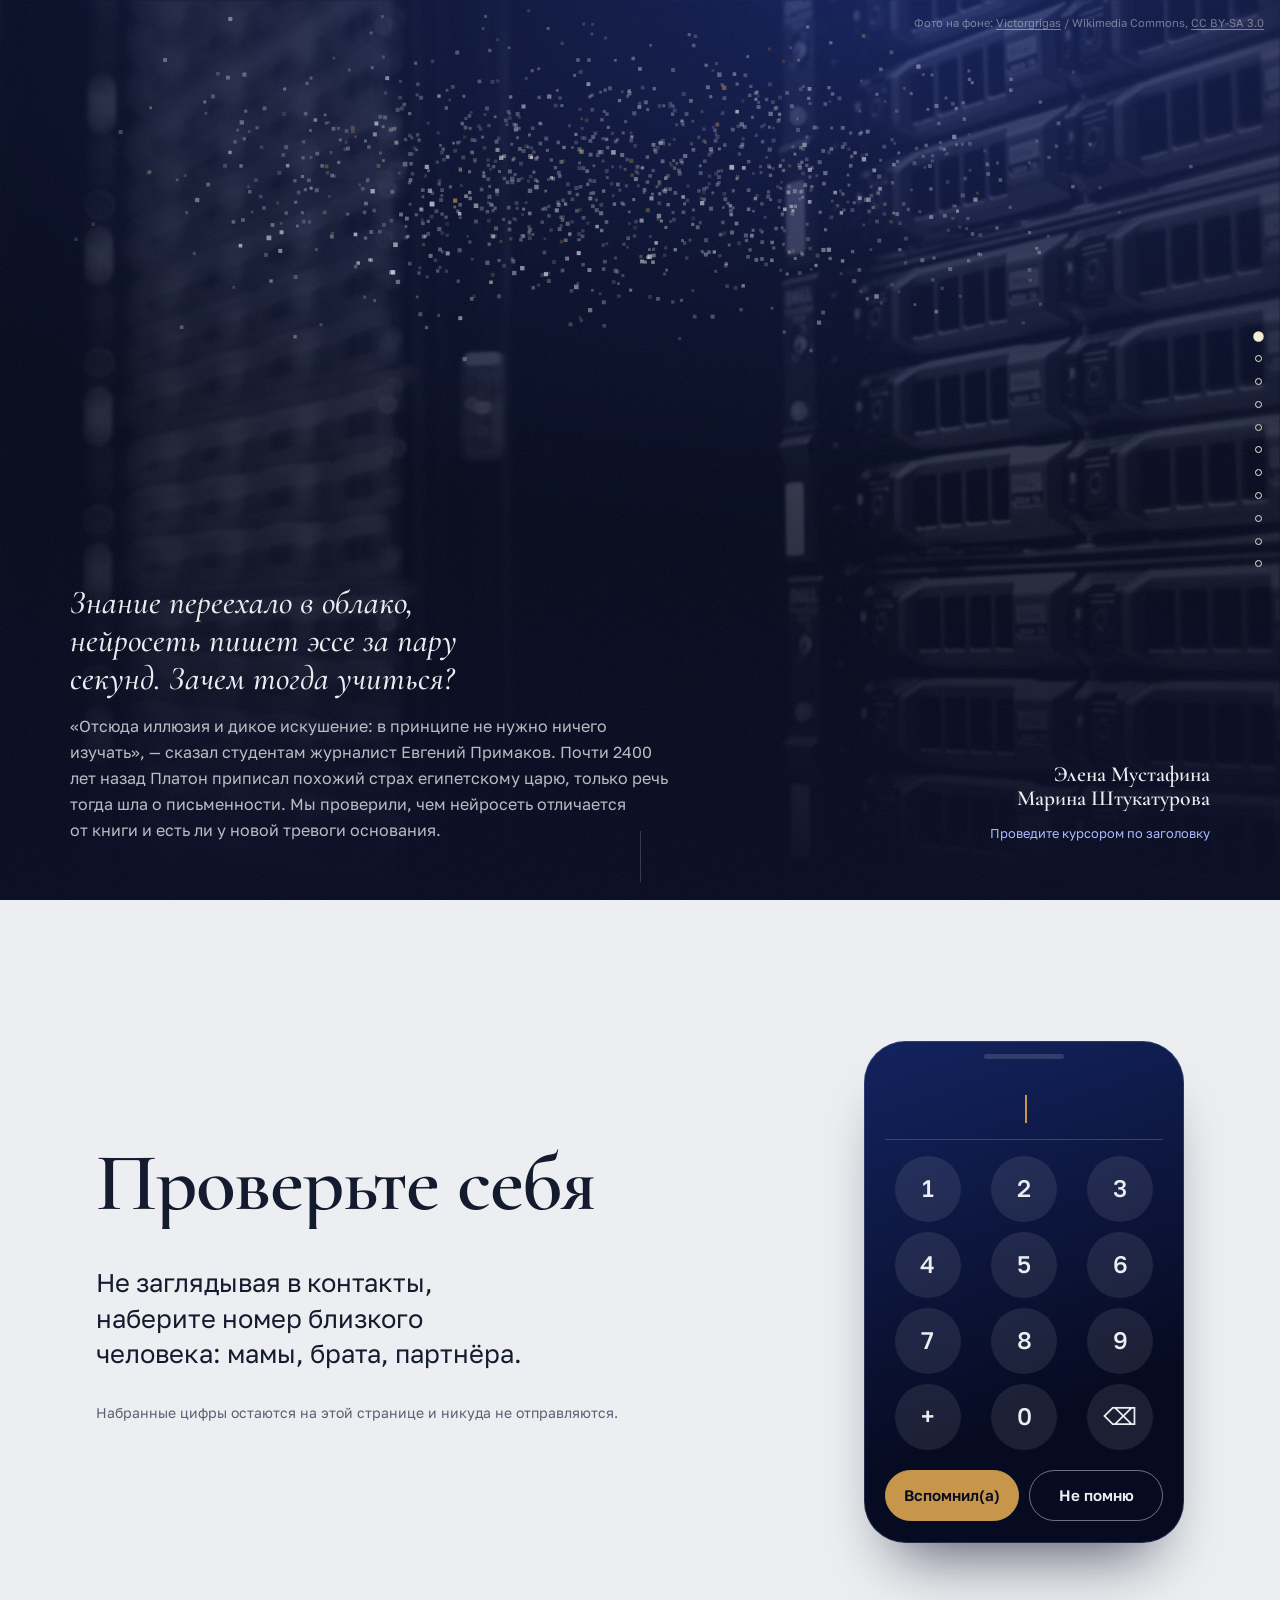
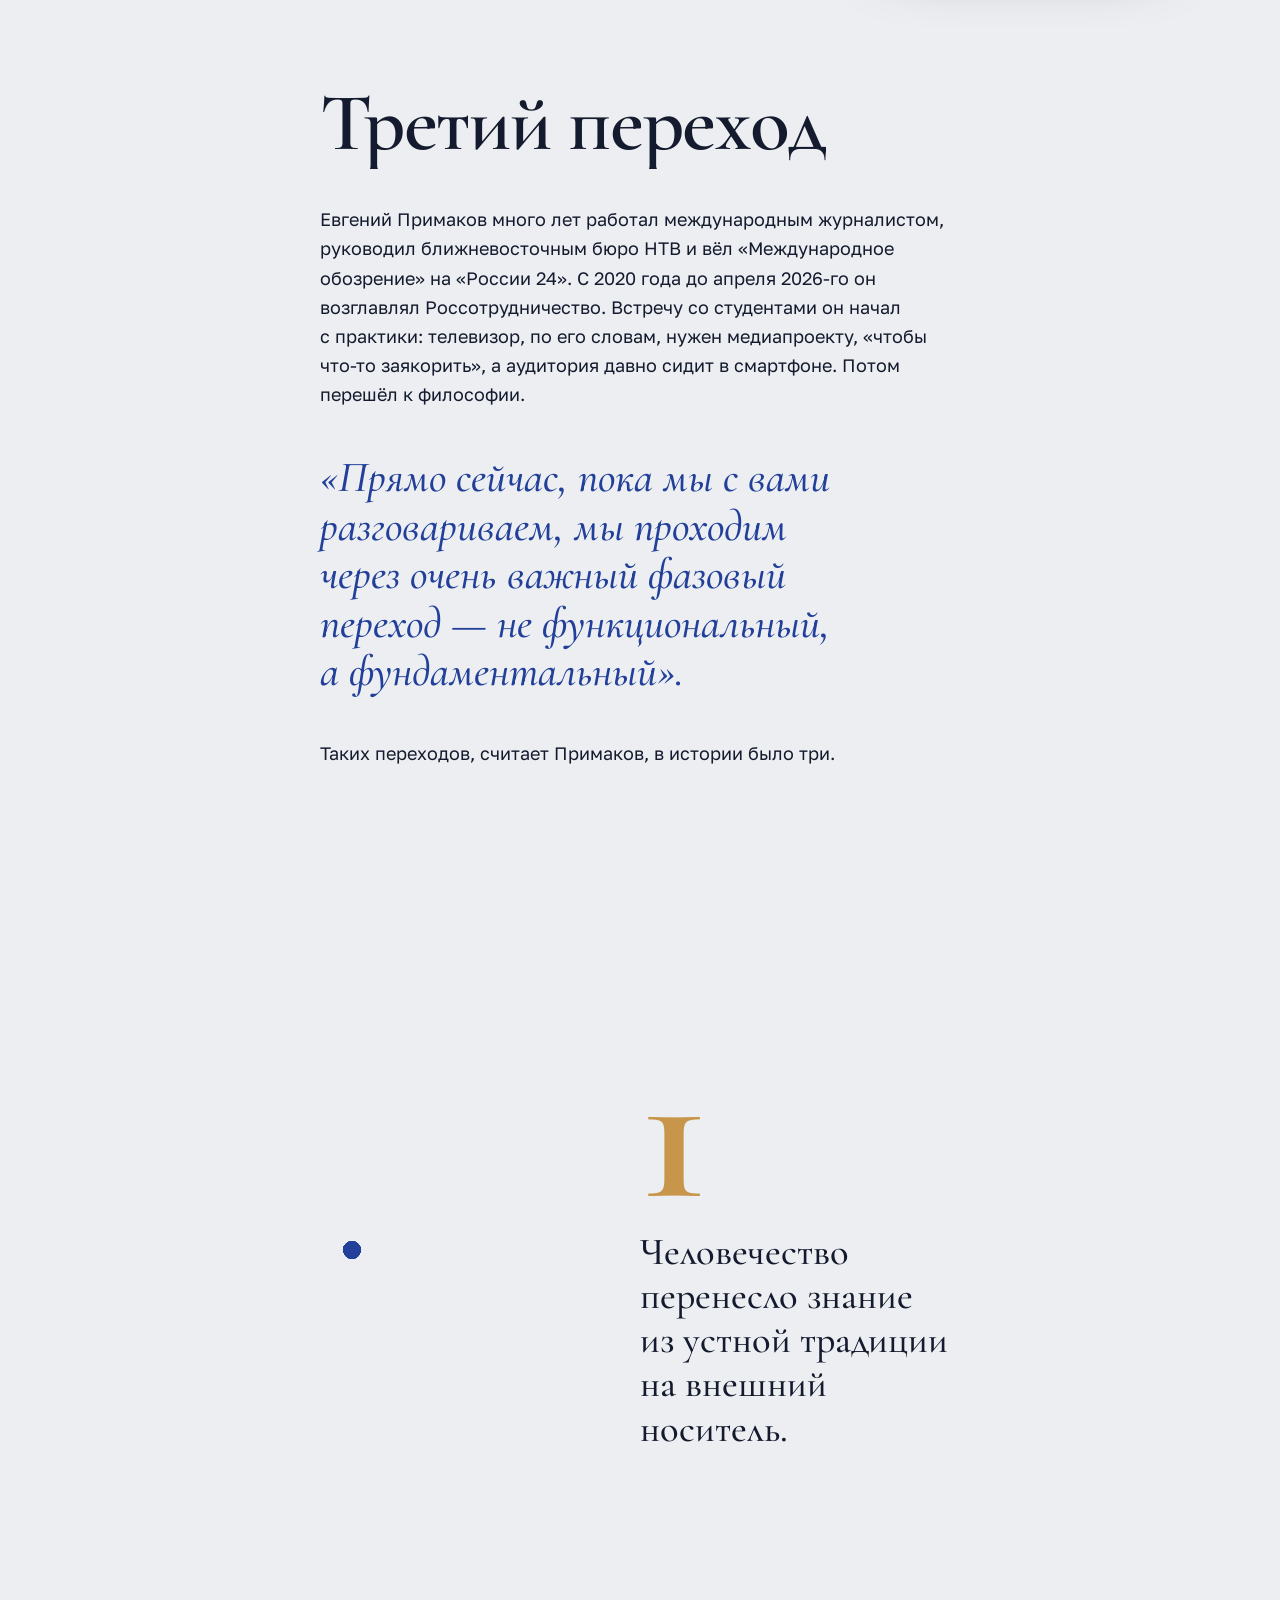
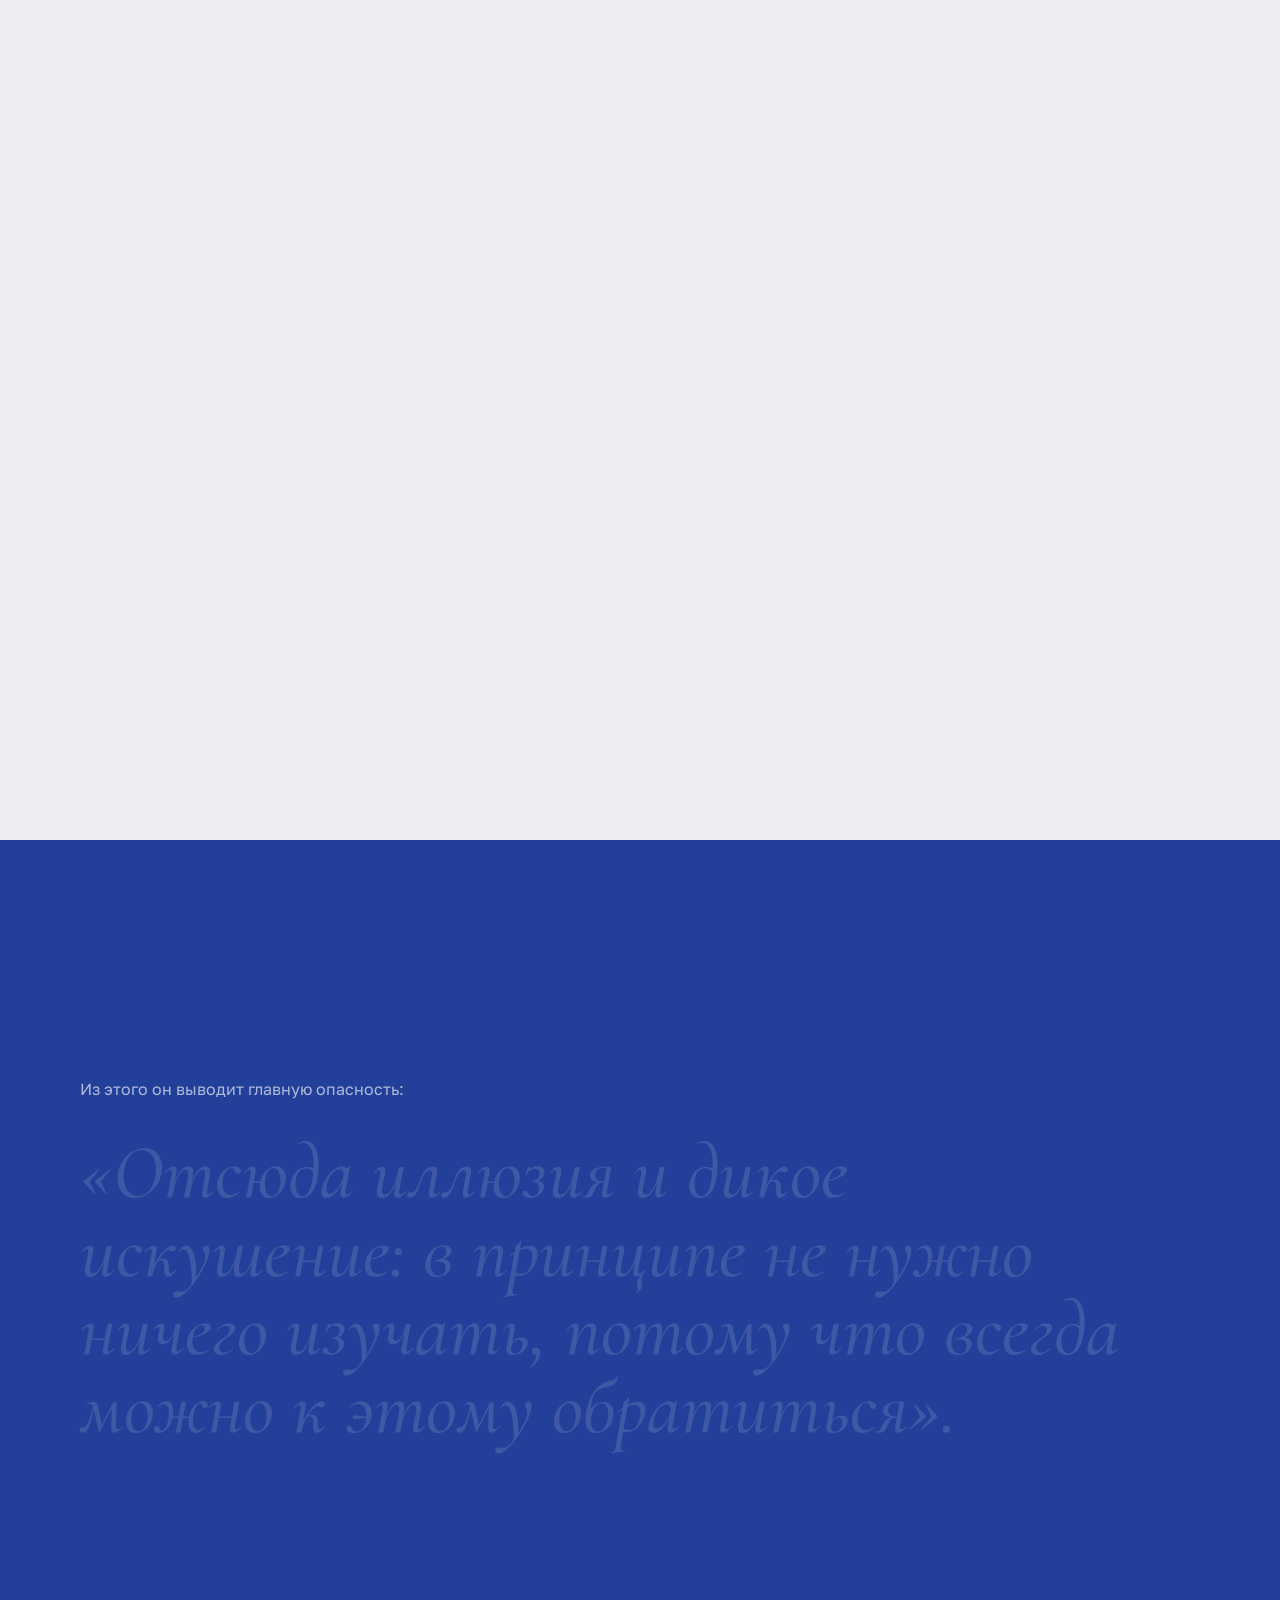
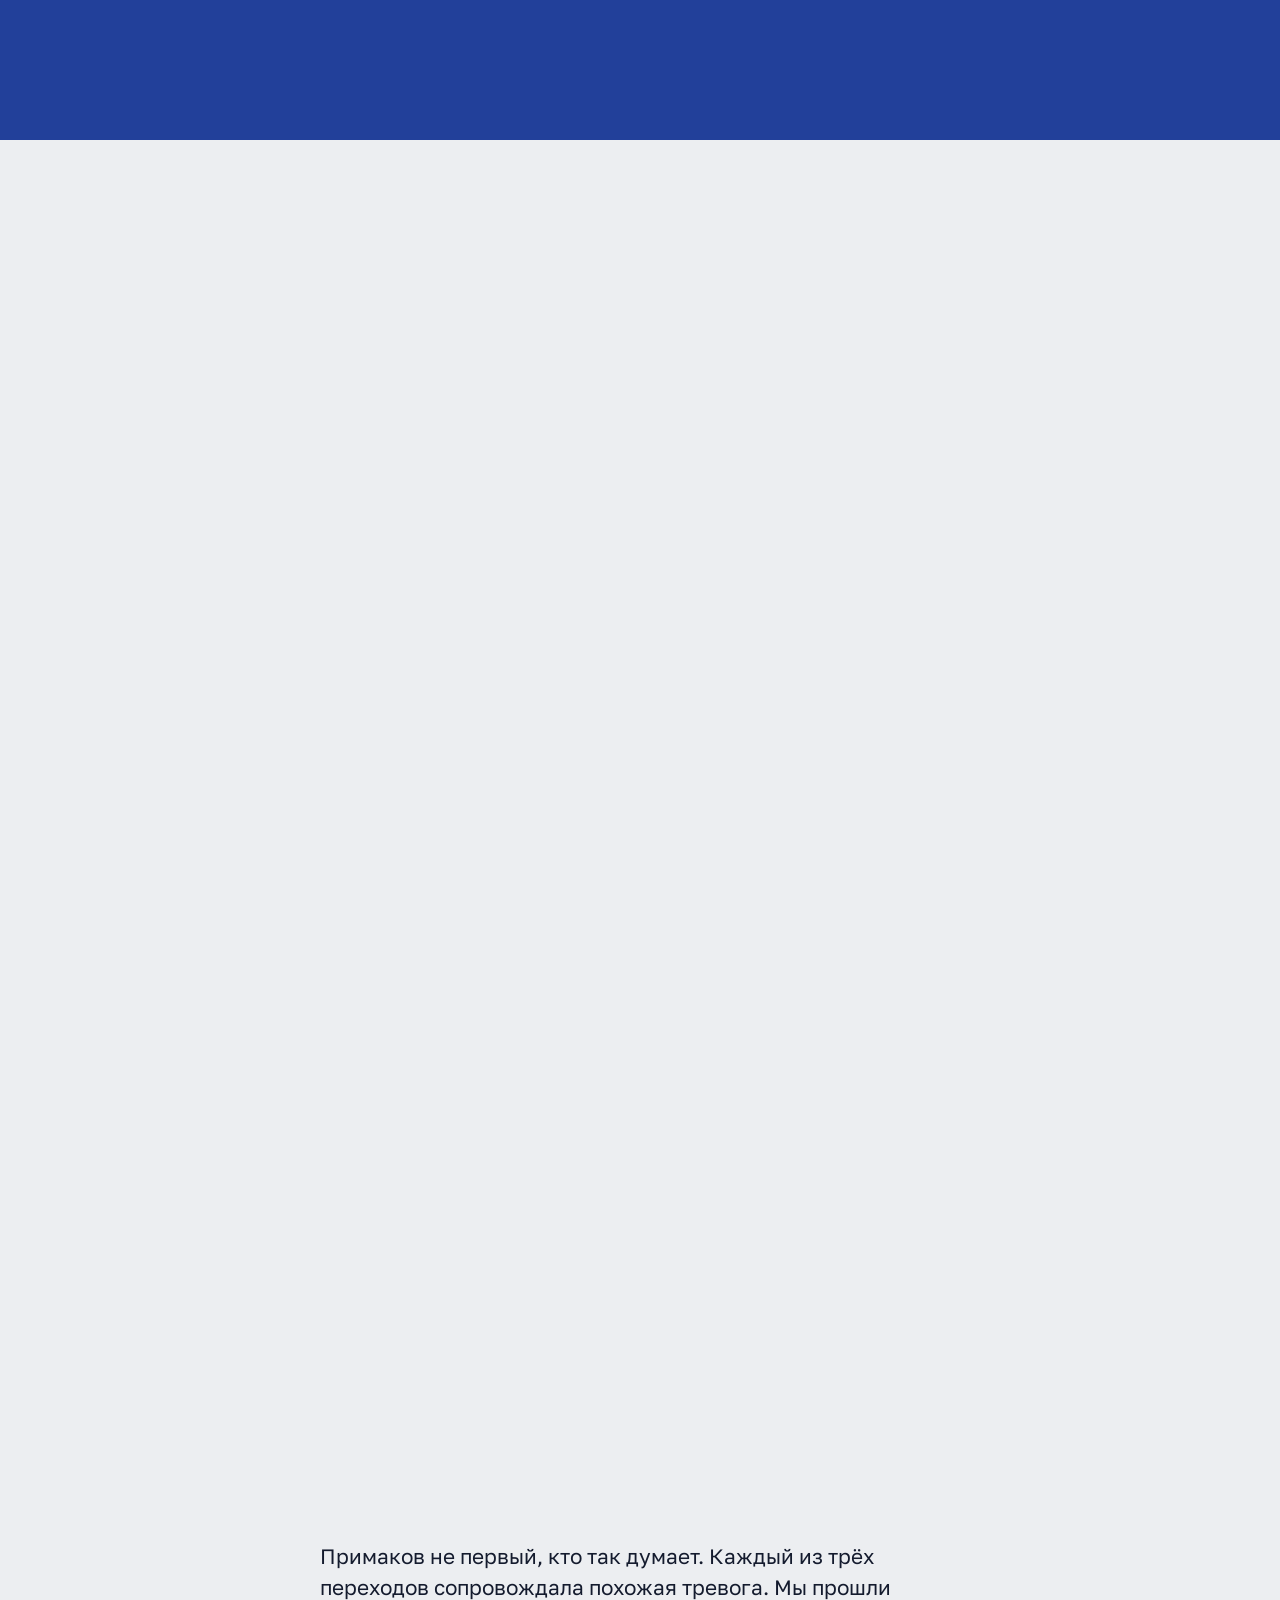
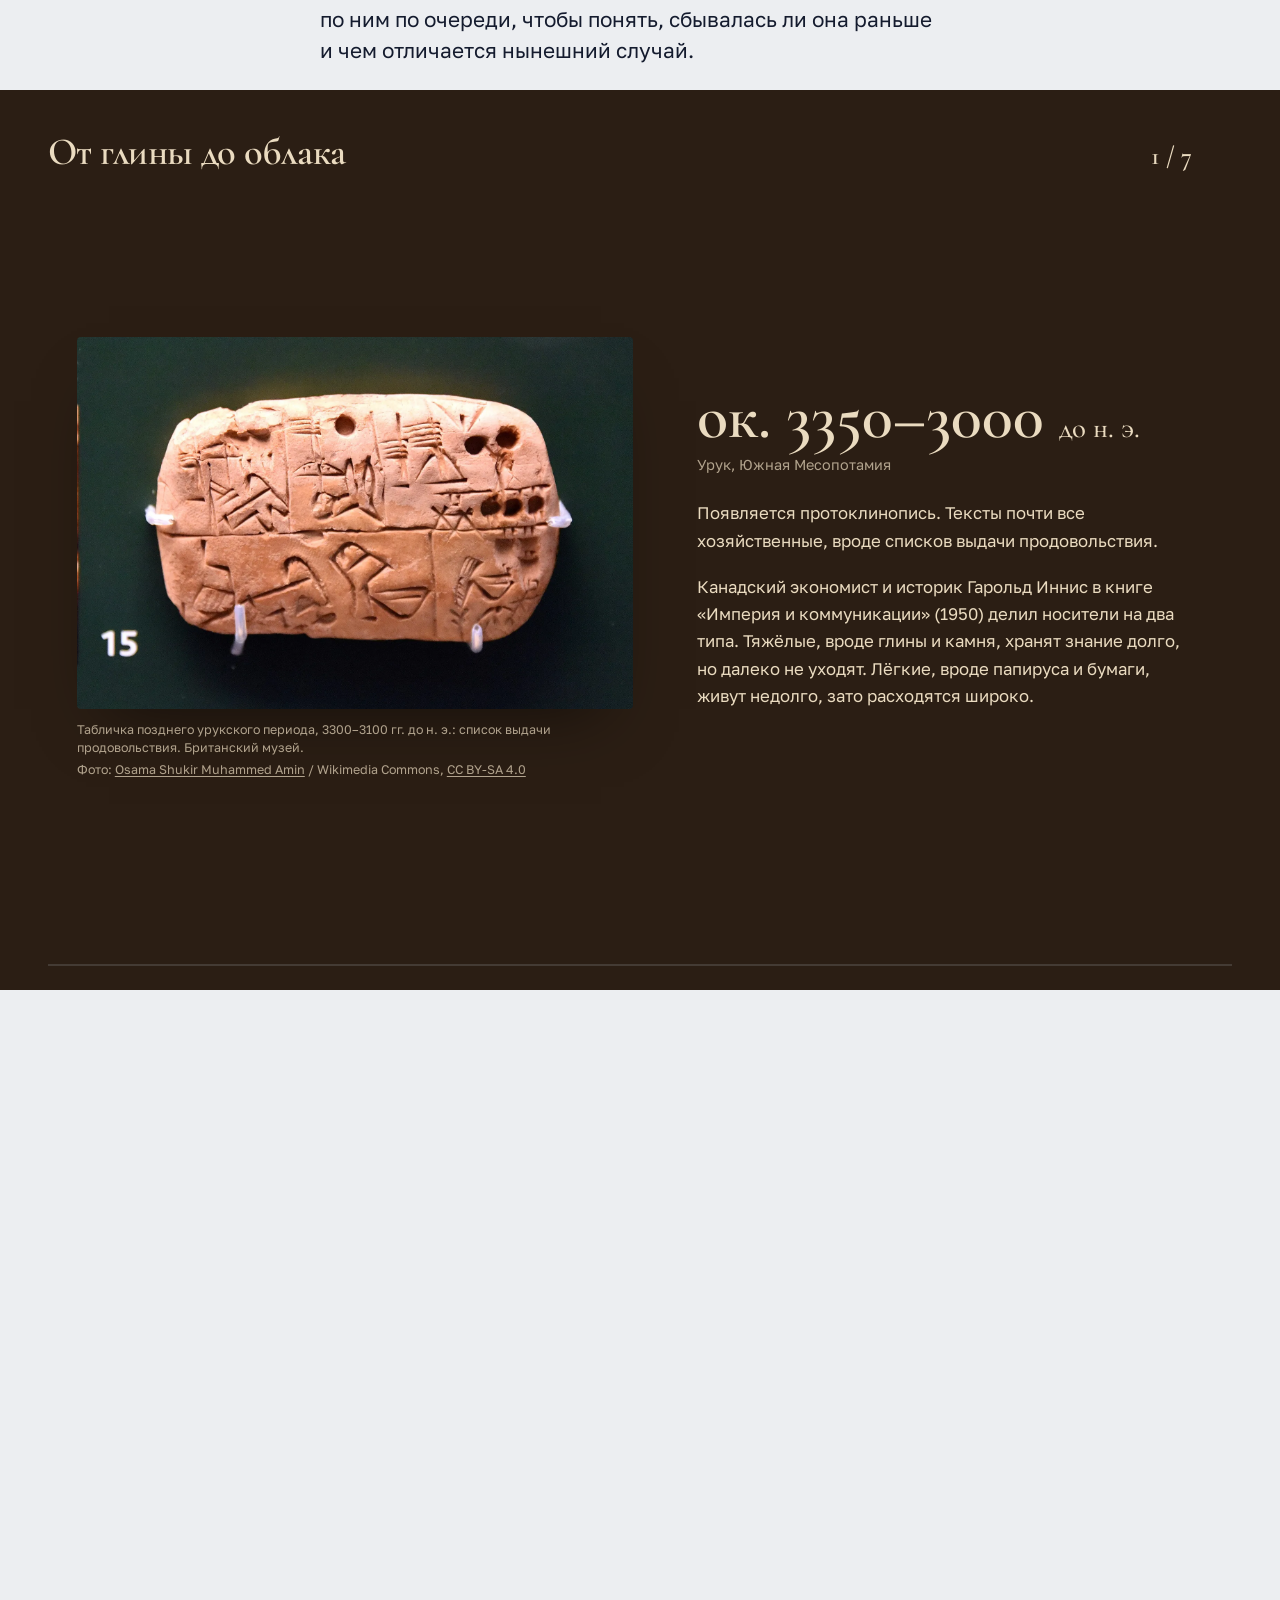
==== index.html @ 2589d93f "initial of longread" ====
<!doctype html>
<html lang="ru" class="no-js">
<head>
<meta charset="utf-8">
<meta name="viewport" content="width=device-width, initial-scale=1">
<title>Средство для припоминания</title>
<meta name="description" content="Знание переехало в облако, нейросеть пишет эссе за пару секунд. Зачем тогда учиться? Мультимедийный лонгрид по мотивам встречи с Евгением Примаковым.">
<meta property="og:title" content="Средство для припоминания">
<meta property="og:description" content="Знание переехало в облако, нейросеть пишет эссе за пару секунд. Зачем тогда учиться?">
<meta property="og:image" content="assets/img/cover-servers.webp">
<meta name="theme-color" content="#070B22">
<link rel="icon" href="data:image/svg+xml,%3Csvg xmlns=%22http://www.w3.org/2000/svg%22 viewBox=%220 0 32 32%22%3E%3Crect width=%2232%22 height=%2232%22 rx=%226%22 fill=%22%23070B22%22/%3E%3Cg fill=%22%23ECEEF1%22%3E%3Ccircle cx=%229%22 cy=%2210%22 r=%222%22/%3E%3Ccircle cx=%2216%22 cy=%2210%22 r=%222%22/%3E%3Ccircle cx=%2223%22 cy=%2210%22 r=%222%22/%3E%3Ccircle cx=%229%22 cy=%2216%22 r=%222%22/%3E%3Ccircle cx=%229%22 cy=%2222%22 r=%222%22/%3E%3Ccircle cx=%2216%22 cy=%2222%22 r=%222%22/%3E%3C/g%3E%3Ccircle cx=%2223%22 cy=%2222%22 r=%222%22 fill=%22%23C8964A%22/%3E%3C/svg%3E">
<link rel="preconnect" href="https://fonts.googleapis.com">
<link rel="preconnect" href="https://fonts.gstatic.com" crossorigin>
<link href="https://fonts.googleapis.com/css2?family=Cormorant+Garamond:ital,wght@0,500;0,600;0,700;1,500;1,600&family=Golos+Text:wght@400;500;600&family=JetBrains+Mono:wght@400;500&display=swap" rel="stylesheet">
<link rel="stylesheet" href="assets/css/style.css">
<script>document.documentElement.classList.replace('no-js','js');</script>
</head>
<body>

<a class="skip" href="#perehod">К тексту</a>
<div class="grain" aria-hidden="true"></div>
<div class="progress" aria-hidden="true"><span class="progress__bar"></span></div>

<nav class="rail" aria-label="Главы">
  <ol>
    <li><a href="#cover"><span>Обложка</span></a></li>
    <li><a href="#check"><span>Проверьте себя</span></a></li>
    <li><a href="#perehod"><span>Третий переход</span></a></li>
    <li><a href="#timeline"><span>От глины до облака</span></a></li>
    <li><a href="#platon"><span>Царь и бог письма</span></a></li>
    <li><a href="#nauka"><span>Что говорят исследования</span></a></li>
    <li><a href="#kalkulyator"><span>Калькулятор</span></a></li>
    <li><a href="#auditoriya"><span>Тем временем в аудитории</span></a></li>
    <li><a href="#ne-nravitsya"><span>«Нет, не нравится»</span></a></li>
    <li><a href="#chip"><span>Человек с чипом</span></a></li>
    <li><a href="#istochniki"><span>Источники и авторы</span></a></li>
  </ol>
</nav>

<main>

<!-- ============ 1. ОБЛОЖКА ============ -->
<section class="cover" id="cover">
  <div class="cover__bg" aria-hidden="true"><img src="assets/img/cover-servers.webp" width="1920" height="817" alt=""></div>
  <canvas class="particles" data-particles="hero" aria-hidden="true"></canvas>
  <h1 class="cover__title">Средство для припоминания</h1>
  <div class="cover__bottom">
    <div class="cover__text">
      <p class="cover__sub">Знание переехало в&nbsp;облако, нейросеть пишет эссе за&nbsp;пару секунд. Зачем тогда учиться?</p>
      <p class="cover__lead">«Отсюда иллюзия и&nbsp;дикое искушение: в&nbsp;принципе не&nbsp;нужно ничего изучать», — сказал студентам журналист Евгений Примаков. Почти 2400 лет назад Платон приписал похожий страх египетскому царю, только речь тогда шла о&nbsp;письменности. Мы проверили, чем нейросеть отличается от&nbsp;книги и&nbsp;есть ли у&nbsp;новой тревоги основания.</p>
    </div>
    <div class="cover__meta">
      <p class="cover__byline">Элена Мустафина<br>Марина Штукатурова</p>
      <p class="cover__hint"><span class="hint-pointer">Проведите курсором по&nbsp;заголовку</span><span class="hint-touch">Коснитесь заголовка</span></p>
    </div>
  </div>
  <div class="cover__scroll" aria-hidden="true"><span></span></div>
  <p class="cover__credit">Фото на фоне: <a href="https://commons.wikimedia.org/wiki/File:Wikimedia_Foundation_Servers-8055_13.jpg">Victorgrigas</a> / Wikimedia Commons, <a href="https://creativecommons.org/licenses/by-sa/3.0/deed.ru">CC BY-SA 3.0</a></p>
</section>

<!-- ============ 2. ПРОВЕРЬТЕ СЕБЯ ============ -->
<section class="check" id="check" aria-labelledby="check-title">
  <div class="check__text">
    <h2 id="check-title" class="reveal-title">Проверьте себя</h2>
    <p class="check__ask">Не заглядывая в&nbsp;контакты, наберите номер близкого человека: мамы, брата, партнёра.</p>
    <p class="check__note">Набранные цифры остаются на&nbsp;этой странице и&nbsp;никуда не&nbsp;отправляются.</p>
  </div>

  <div class="phone" role="group" aria-label="Клавиатура телефона">
    <div class="phone__notch" aria-hidden="true"></div>
    <output class="phone__screen" aria-live="polite"><span class="phone__digits"></span><span class="phone__caret" aria-hidden="true"></span></output>
    <div class="phone__keys">
      <button type="button" data-key="1">1</button><button type="button" data-key="2">2</button><button type="button" data-key="3">3</button>
      <button type="button" data-key="4">4</button><button type="button" data-key="5">5</button><button type="button" data-key="6">6</button>
      <button type="button" data-key="7">7</button><button type="button" data-key="8">8</button><button type="button" data-key="9">9</button>
      <button type="button" data-key="+">+</button><button type="button" data-key="0">0</button><button type="button" data-key="back" aria-label="Стереть цифру">⌫</button>
    </div>
    <div class="phone__answers">
      <button type="button" class="btn" data-answer="yes">Вспомнил(а)</button>
      <button type="button" class="btn btn--ghost" data-answer="no">Не помню</button>
    </div>
  </div>

  <div class="check__result" id="check-result" hidden tabindex="-1">
    <p class="check__verdict" data-verdict-yes hidden>Вы справились. В&nbsp;опросе 2015 года это удалось далеко не&nbsp;всем.</p>
    <p class="check__verdict" data-verdict-no hidden>Если не&nbsp;вспомнили, вы в&nbsp;большинстве.</p>
    <p>«Лаборатория Касперского» опросила 6000 человек в&nbsp;шести странах Европы. Вот сколько из&nbsp;них не&nbsp;смогли назвать номер по&nbsp;памяти:</p>
    <ul class="bars">
      <li><span class="bars__label">номер своего ребёнка</span><span class="bars__track"><span class="bars__fill" style="--v:53"></span></span><span class="bars__num">53%</span></li>
      <li><span class="bars__label">рабочий телефон</span><span class="bars__track"><span class="bars__fill" style="--v:51"></span></span><span class="bars__num">51%</span></li>
      <li><span class="bars__label">номер партнёра</span><span class="bars__track"><span class="bars__fill" style="--v:33"></span></span><span class="bars__num">около трети</span></li>
    </ul>
    <p>Исследователи назвали это «цифровой амнезией». С&nbsp;номерами телефонов это никому не&nbsp;мешает. Нейросети предлагают отдать им задачи посложнее.</p>
    <p class="source">Источник: <a href="https://kaspersky.co.za/about/press-releases/kaspersky-lab-diagnoses-digital-amnesia-consumers-struggle-to-recall-memories-trusted-to-connected-devices">Kaspersky Lab, 2015</a></p>
  </div>
</section>

<!-- ============ 3. ТРЕТИЙ ПЕРЕХОД ============ -->
<section class="prose" id="perehod" aria-labelledby="perehod-title">
  <h2 id="perehod-title" class="reveal-title">Третий переход</h2>
  <p>Евгений Примаков много лет работал международным журналистом, руководил ближневосточным бюро НТВ и&nbsp;вёл «Международное обозрение» на&nbsp;«России&nbsp;24». С&nbsp;2020 года до&nbsp;апреля 2026-го он возглавлял Россотрудничество. Встречу со&nbsp;студентами он начал с&nbsp;практики: телевизор, по&nbsp;его словам, нужен медиапроекту, «чтобы что-то заякорить», а&nbsp;аудитория давно сидит в&nbsp;смартфоне. Потом перешёл к&nbsp;философии.</p>
  <blockquote class="pull">
    <p>«Прямо сейчас, пока мы с&nbsp;вами разговариваем, мы проходим через очень важный фазовый переход — не&nbsp;функциональный, а&nbsp;фундаментальный».</p>
  </blockquote>
  <p>Таких переходов, считает Примаков, в&nbsp;истории было три.</p>
</section>

<section class="three" id="three" aria-label="Три перехода по Примакову">
  <div class="three__stage">
    <svg class="three__svg" viewBox="0 0 600 600" aria-hidden="true"><g class="three__dots"></g></svg>
    <ol class="three__steps">
      <li class="three__step">
        <span class="three__n">1</span>
        <p>Человечество перенесло знание из&nbsp;устной традиции на&nbsp;внешний носитель.</p>
      </li>
      <li class="three__step">
        <span class="three__n">2</span>
        <p>Информацию научились тиражировать, и&nbsp;она стала общедоступной.</p>
      </li>
      <li class="three__step">
        <span class="three__n">3</span>
        <p>«Третий мы проходим сейчас: знание вынесено в&nbsp;облако».</p>
      </li>
    </ol>
  </div>
</section>

<section class="bigquote" aria-label="Главная цитата Евгения Примакова">
  <div class="bigquote__inner">
    <p class="bigquote__lead">Из этого он выводит главную опасность:</p>
    <blockquote>
      <p class="bigquote__text" data-words>«Отсюда иллюзия и&nbsp;дикое искушение: в&nbsp;принципе не&nbsp;нужно ничего изучать, потому что всегда можно к&nbsp;этому обратиться».</p>
      <footer>Евгений Примаков, журналист</footer>
    </blockquote>
  </div>
</section>

<section class="prose">
  <p class="lede-after">Примаков не&nbsp;первый, кто так думает. Каждый из&nbsp;трёх переходов сопровождала похожая тревога. Мы прошли по&nbsp;ним по&nbsp;очереди, чтобы понять, сбывалась ли она раньше и&nbsp;чем отличается нынешний случай.</p>
</section>

<!-- ============ 4. ТАЙМЛАЙН ============ -->
<section class="tl" id="timeline" aria-labelledby="tl-title">
  <div class="tl__head">
    <h2 id="tl-title">От глины до&nbsp;облака</h2>
    <p class="tl__counter" aria-hidden="true"><span class="tl__counter-cur">1</span> / 7</p>
  </div>
  <div class="tl__viewport">
    <ol class="tl__track">
      <li class="tl__panel" data-era="clay">
        <p class="tl__ghost" aria-hidden="true">3350</p>
        <figure class="tl__media">
          <img src="assets/img/uruk-tablet.webp" width="1600" height="1070" alt="Глиняная табличка с протоклинописными знаками">
          <figcaption>Табличка позднего урукского периода, 3300–3100 гг. до&nbsp;н.&nbsp;э.: список выдачи продовольствия. Британский музей. <span class="credit">Фото: <a href="https://commons.wikimedia.org/wiki/File:Clay_tablet,_late_Uruk_period,_3300-3100_BCE._Proto-cuneiform_signs,_food_issue_list_%22_rations%22_written_by_combining_a_human_head_and_a_bowl._Purchased_via_Christie%27s_in_1989,_with_contribution_from_the_British_Museum_Friends.jpg">Osama Shukir Muhammed Amin</a> / Wikimedia Commons, <a href="https://creativecommons.org/licenses/by-sa/4.0/deed.ru">CC BY-SA 4.0</a></span></figcaption>
        </figure>
        <div class="tl__text">
          <p class="tl__year">ок. 3350–3000 <small>до н.&nbsp;э.</small></p>
          <p class="tl__place">Урук, Южная Месопотамия</p>
          <p>Появляется протоклинопись. Тексты почти все хозяйственные, вроде списков выдачи продовольствия.</p>
          <p>Канадский экономист и&nbsp;историк Гарольд Иннис в&nbsp;книге «Империя и&nbsp;коммуникации» (1950) делил носители на&nbsp;два типа. Тяжёлые, вроде глины и&nbsp;камня, хранят знание долго, но&nbsp;далеко не&nbsp;уходят. Лёгкие, вроде папируса и&nbsp;бумаги, живут недолго, зато расходятся широко.</p>
        </div>
      </li>
      <li class="tl__panel" data-era="parchment">
        <p class="tl__ghost" aria-hidden="true">370</p>
        <figure class="tl__media tl__media--portrait">
          <img src="assets/img/plato.webp" width="1600" height="2252" alt="Мраморный портрет Платона">
          <figcaption>Платон. Римская копия портрета работы Силаниона, Капитолийские музеи. <span class="credit">Фото: <a href="https://commons.wikimedia.org/wiki/File:Plato_Silanion_Musei_Capitolini_MC1377_(cropped).jpg">Marie-Lan Nguyen</a> / Wikimedia Commons, общественное достояние</span></figcaption>
        </figure>
        <div class="tl__text">
          <p class="tl__year">ок. 370 <small>до н.&nbsp;э.</small></p>
          <p class="tl__place">Афины</p>
          <p>Платон пишет диалог «Федр». В&nbsp;нём египетский царь Тамус отвечает богу Тевту, изобретателю письма, что тот нашёл «средство не&nbsp;для памяти, а&nbsp;для припоминания».</p>
        </div>
      </li>
      <li class="tl__panel" data-era="print">
        <p class="tl__ghost" aria-hidden="true">1455</p>
        <figure class="tl__media">
          <img src="assets/img/gutenberg-bible.webp" width="1600" height="1000" alt="Раскрытая Библия Гутенберга под стеклом">
          <figcaption>Библия Гутенберга, экземпляр Ленокса, Нью-Йоркская публичная библиотека. <span class="credit">Фото: <a href="https://commons.wikimedia.org/wiki/File:Gutenberg_Bible,_Lenox_Copy,_New_York_Public_Library,_2009._Pic_01.jpg">NYC Wanderer (Kevin Eng)</a> / Wikimedia Commons, <a href="https://creativecommons.org/licenses/by-sa/2.0/deed.ru">CC BY-SA 2.0</a></span></figcaption>
        </figure>
        <div class="tl__text">
          <p class="tl__year">1450-е</p>
          <p class="tl__place">Майнц</p>
          <p>Иоганн Гутенберг печатает книги наборным шрифтом. Его Библия выходит около 1455 года. В&nbsp;каталоге изданий XV века, который ведёт Британская библиотека, сегодня больше <span class="num" data-count="30">30</span>&nbsp;тысяч записей.</p>
        </div>
      </li>
      <li class="tl__panel" data-era="machine">
        <p class="tl__ghost" aria-hidden="true">1946</p>
        <figure class="tl__media">
          <img src="assets/img/eniac.webp" width="1340" height="1024" alt="Двое операторов у панелей ENIAC">
          <figcaption>Глен Бек и&nbsp;Бетти Снайдер программируют ENIAC. <span class="credit">Фото: армия США / <a href="https://commons.wikimedia.org/wiki/File:Glen_Beck_and_Betty_Snyder_program_the_ENIAC_in_building_328_at_the_Ballistic_Research_Laboratory.jpg">Wikimedia Commons</a>, общественное достояние</span></figcaption>
        </figure>
        <div class="tl__text">
          <p class="tl__year">1946</p>
          <p class="tl__place">Филадельфия</p>
          <p>Пенсильванский университет показывает публике ENIAC, один из&nbsp;первых электронных компьютеров общего назначения.</p>
        </div>
      </li>
      <li class="tl__panel" data-era="digit">
        <p class="tl__ghost" aria-hidden="true">2007</p>
        <div class="tl__media tl__media--stat" aria-hidden="true">
          <div class="disk"><svg viewBox="0 0 200 200"><circle class="disk__bg" cx="100" cy="100" r="80"/><circle class="disk__fg" cx="100" cy="100" r="80" pathLength="100"/></svg><span class="disk__num"><span data-count="94">94</span>%</span></div>
        </div>
        <div class="tl__text">
          <p class="tl__year">2007</p>
          <p class="tl__place">Весь мир</p>
          <p>По подсчёту Мартина Хилберта и&nbsp;Присциллы Лопес (журнал Science), 94% всей информации, которую хранит человечество, уже цифровая. Телекоммуникации цифровые на&nbsp;99,9%.</p>
        </div>
      </li>
      <li class="tl__panel" data-era="digit">
        <p class="tl__ghost" aria-hidden="true">2011</p>
        <div class="tl__media tl__media--search" aria-hidden="true">
          <div class="search"><span class="search__q">где это лежит</span><span class="search__caret"></span></div>
        </div>
        <div class="tl__text">
          <p class="tl__year">2011</p>
          <p class="tl__place">США</p>
          <p>Психологи Бетси Спэрроу, Дженни Лю и&nbsp;Дэниел Вегнер описывают «эффект Google»: люди хуже запоминают то, что, как они уверены, всегда можно найти.</p>
        </div>
      </li>
      <li class="tl__panel" data-era="cloud">
        <p class="tl__ghost" aria-hidden="true">2022</p>
        <figure class="tl__media">
          <img src="assets/img/servers.webp" width="1600" height="1067" alt="Кабели и индикаторы серверной стойки крупным планом">
          <figcaption>Серверы Фонда Викимедиа. <span class="credit">Фото: <a href="https://commons.wikimedia.org/wiki/File:Wikimedia_Foundation_Servers-8055_22.jpg">Victorgrigas</a> / Wikimedia Commons, <a href="https://creativecommons.org/licenses/by-sa/3.0/deed.ru">CC BY-SA 3.0</a></span></figcaption>
        </figure>
        <div class="tl__text">
          <p class="tl__year">ноябрь 2022</p>
          <p class="tl__place">Облако</p>
          <p>OpenAI открывает ChatGPT для всех. К&nbsp;январю 2023 года у&nbsp;него, по&nbsp;оценке банка UBS, 100&nbsp;млн пользователей в&nbsp;месяц.</p>
          <p>Примаков формулирует главное отличие этого этапа так: «впервые носитель не&nbsp;только хранит и&nbsp;передаёт, но&nbsp;и&nbsp;производит содержание».</p>
        </div>
      </li>
    </ol>
  </div>
  <div class="tl__bar" aria-hidden="true"><span></span></div>
</section>

<!-- ============ 5. ПЛАТОН ============ -->
<section class="platon" id="platon" aria-labelledby="platon-title">
  <figure class="platon__media">
    <div class="platon__img"><img src="assets/img/thoth.webp" width="1600" height="1971" loading="lazy" alt="Каменная стела с рельефом: божество с головой ибиса"></div>
    <figcaption>Египетская стела I–II вв. н.&nbsp;э. с&nbsp;богом Тотом в&nbsp;нескольких обличьях, справа он с&nbsp;головой ибиса. У&nbsp;Платона этот бог зовётся Тевтом. Метрополитен-музей. <span class="credit">Фото: <a href="https://commons.wikimedia.org/wiki/File:Two-sided_stela_of_pluriform_Thoth_(1st-2nd_centuries_AD)_MET_55.143.jpg">Metropolitan Museum of Art</a> / Wikimedia Commons, CC0</span></figcaption>
  </figure>
  <div class="platon__text">
    <h2 id="platon-title" class="reveal-title">Царь и бог письма</h2>
    <p>Сократ в&nbsp;«Федре» рассказывает притчу. Египетский бог Тевт изобрёл число, счёт, геометрию, шашки и&nbsp;письмена и&nbsp;пришёл показать их царю Тамусу. Про письмо Тевт сказал, что оно сделает египтян «более мудрыми и&nbsp;памятливыми». Царь ответил так:</p>
    <blockquote class="scroll">
      <p data-recall>«В души научившихся им они вселят забывчивость, так как будет лишена упражнения память: припоминать станут извне, доверяясь письму, по&nbsp;посторонним знакам, а&nbsp;не&nbsp;изнутри, сами собою. Стало быть, ты нашел средство не&nbsp;для памяти, а&nbsp;для припоминания. Ты даешь ученикам мнимую, а&nbsp;не&nbsp;истинную мудрость. Они у&nbsp;тебя будут многое знать понаслышке, без обучения, и&nbsp;будут казаться многознающими, оставаясь в&nbsp;большинстве невеждами».</p>
      <footer>Платон, «Федр», 275a–b. <a href="http://www.egyptology.ru/antiq/platon-2.htm">Текст фрагмента</a></footer>
    </blockquote>
    <p>Этот фрагмент Примаков зачитал студентам почти дословно. Предупреждение против письма мы знаем только потому, что Платон его записал.</p>
    <p>Последствия письма оказались другими, чем ждал Тамус. В&nbsp;1963 году антрополог Джек Гуди и&nbsp;литературовед Ян Уотт описали, что происходит с&nbsp;обществом, когда оно начинает писать. В&nbsp;устной культуре предание незаметно подстраивается под настоящее: то, что перестало быть нужным, просто забывается. Записанный текст остаётся неизменным, его можно сравнить со&nbsp;старым и&nbsp;усомниться. Из&nbsp;этой возможности сомневаться, по&nbsp;мысли Гуди и&nbsp;Уотта, выросли греческая история и&nbsp;философия.</p>
    <p>Книга, однако, хранит чужую мысль, а&nbsp;думать над ней приходится читателю. Нейросеть берёт на&nbsp;себя и&nbsp;эту часть работы. Поэтому вопрос, который задал Тамус, приходится задавать заново.</p>
  </div>
</section>

<!-- ============ 6. НАУКА ============ -->
<section class="prose" id="nauka" aria-labelledby="nauka-title">
  <h2 id="nauka-title" class="reveal-title">Что говорят исследования</h2>

  <h3>Помним, где лежит</h3>
  <p>В 2011 году Бетси Спэрроу, Дженни Лю и&nbsp;Дэниел Вегнер опубликовали в&nbsp;Science серию из&nbsp;четырёх экспериментов. Если человек ожидает, что информация останется ему доступна, он хуже помнит саму информацию и&nbsp;лучше помнит, где её найти. В&nbsp;одном из&nbsp;опытов участники лучше запоминали, в&nbsp;какую папку на&nbsp;компьютере сохранили факт, чем сам факт. Авторы назвали интернет внешней памятью, на&nbsp;которую мы полагаемся так&nbsp;же, как на&nbsp;память друга или коллеги.</p>

  <h3>Эссе, которое не помнит автор</h3>
  <p>В июне 2025 года группа Натальи Космыны из&nbsp;MIT Media Lab выложила препринт под названием «Ваш мозг на&nbsp;ChatGPT». 54 студента и&nbsp;сотрудника пяти бостонских вузов писали короткие эссе за&nbsp;20 минут. Одни работали с&nbsp;ChatGPT, другие с&nbsp;поисковиком, третьи без всего. Во&nbsp;время работы у&nbsp;них снимали ЭЭГ. Самая слабая связность мозговых сетей оказалась у&nbsp;группы с&nbsp;ChatGPT, самая сильная у&nbsp;тех, кто писал сам.</p>
  <p>Сразу после первой сессии участников попросили процитировать собственное эссе.</p>
</section>

<figure class="units" id="units" aria-labelledby="units-cap">
  <div class="units__hero">
    <p class="units__big"><span data-count="83">83</span><small>%</small></p>
    <p class="units__bigcap">участников из&nbsp;группы ChatGPT не&nbsp;смогли процитировать эссе, которое написали несколько минут назад</p>
  </div>
  <div class="units__switch" role="radiogroup" aria-label="Что показать на графике">
    <button type="button" role="radio" aria-checked="true" data-mode="fail">Не смогли процитировать эссе</button>
    <button type="button" role="radio" aria-checked="false" data-mode="ok">Дали точную цитату</button>
  </div>
  <div class="units__rows">
    <div class="units__row" data-fail="15" data-ok="0"><p class="units__name">С ChatGPT</p><div class="units__dots" aria-hidden="true"></div><p class="units__val"></p></div>
    <div class="units__row" data-fail="2" data-ok="15"><p class="units__name">С поисковиком</p><div class="units__dots" aria-hidden="true"></div><p class="units__val"></p></div>
    <div class="units__row" data-fail="2" data-ok="16"><p class="units__name">Без инструментов</p><div class="units__dots" aria-hidden="true"></div><p class="units__val"></p></div>
  </div>
  <figcaption id="units-cap">Один квадрат — один участник, в&nbsp;каждой группе 18 человек; 15 из&nbsp;18 — это 83%. Первая сессия. Источник: <a href="https://arxiv.org/abs/2506.08872">Kosmyna et&nbsp;al., MIT Media Lab, 2025</a>, препринт, не&nbsp;прошёл рецензирование.</figcaption>
</figure>

<section class="prose">
  <p>Правильную цитату в&nbsp;группе ChatGPT не&nbsp;дал никто.</p>
  <p>У исследования много ограничений, и&nbsp;авторы о&nbsp;них пишут сами. Это препринт, он не&nbsp;прошёл рецензирование. В&nbsp;итоговой, четвёртой сессии участвовали всего 18 человек; на&nbsp;это указал нейробиолог Адам Грин из&nbsp;Джорджтаунского университета. Педагогический психолог Гвидо Макрански из&nbsp;Копенгагенского университета заметил, что в&nbsp;жизни студенты работают с&nbsp;ИИ иначе, чем в&nbsp;лаборатории. Сама Космына в&nbsp;комментарии журналу Nature просила не&nbsp;делать вывода, что ChatGPT делает людей глупее: такого исследование не&nbsp;показывает.</p>
</section>

<figure class="video video--wide">
  <div class="video__frame" data-yt="R_rorC8gj2o" data-title="Is Using ChatGPT to Write Your Essay Bad for Your Brain? New MIT Study Explained.">
    <button type="button" class="video__play" aria-label="Смотреть видео TIME об исследовании MIT">
      <img src="https://i.ytimg.com/vi/R_rorC8gj2o/hqdefault.jpg" alt="" loading="lazy" width="480" height="360">
      <span class="video__label">Смотреть интервью</span>
      <span class="video__icon" aria-hidden="true"></span>
    </button>
  </div>
  <figcaption>Наталья Космына рассказывает журналу TIME, как проходил эксперимент и&nbsp;чего он не&nbsp;доказывает. На&nbsp;английском. <span class="credit">Видео: <a href="https://www.youtube.com/watch?v=R_rorC8gj2o">TIME / YouTube</a></span></figcaption>
</figure>

<section class="prose">
  <h3>Чем больше доверие, тем меньше проверки</h3>
  <p>Microsoft Research и&nbsp;Университет Карнеги — Меллон опросили <span class="num" data-count="319">319</span> работников умственного труда, которые пользуются генеративным ИИ, и&nbsp;собрали <span class="num" data-count="936">936</span> примеров из&nbsp;их работы. Статью представили на&nbsp;конференции CHI 2025. Чем больше человек доверял ИИ, тем реже он включал критическое мышление. Чем увереннее он был в&nbsp;собственных силах, тем чаще. Менялась и&nbsp;сама работа: по&nbsp;наблюдению авторов, критическое мышление сдвигалось к&nbsp;проверке ответов машины, их встраиванию в&nbsp;текст и&nbsp;контролю над задачей.</p>

  <p>Нейролингвист Татьяна Черниговская делает из&nbsp;похожих данных жёсткий вывод. На&nbsp;марафоне «Знание.Наука» в&nbsp;октябре 2025 года она сказала:</p>
  <blockquote class="voice">
    <p data-recall>«Есть уже немало исследований работы мозга, с&nbsp;применением как энцефалограмм, так и&nbsp;МРТ, которые наглядно показывают: передача существенной части интеллектуальной активности вовне, тем&nbsp;же нейросетям, приводит к&nbsp;стремительному ухудшению работы мозга и&nbsp;сбросу интеллектуальной активности».</p>
    <footer>Татьяна Черниговская, нейролингвист, академик РАО</footer>
  </blockquote>
  <p>Исследование MIT при этом пока остаётся препринтом на&nbsp;54 участниках, а&nbsp;его авторы просят не&nbsp;читать его как доказательство отупения.</p>
</section>

<!-- ============ 7. КАЛЬКУЛЯТОР ============ -->
<section class="calc" id="kalkulyator" aria-labelledby="calc-title">
  <div class="calc__head">
    <h2 id="calc-title" class="reveal-title">Калькулятор не&nbsp;убил математику</h2>
  </div>
  <div class="calc__grid">
    <figure class="calc__device">
      <div class="calc__photo"><img src="assets/img/ti30.webp" width="1600" height="2133" loading="lazy" alt="Карманный калькулятор Texas Instruments TI-30 с красным светодиодным экраном"></div>
      <div class="led" aria-hidden="true"><svg class="led__svg" viewBox="0 0 260 64"></svg></div>
      <p class="led__cap" aria-live="off"><span class="led__cap-text">1986: год пикета</span></p>
      <figcaption>Texas Instruments TI-30, 1976 год. <span class="credit">Фото: <a href="https://commons.wikimedia.org/wiki/File:Vintage_Texas_Instruments_TI-30_Pocket_Calculator,_Red_LED,_Made_in_USA,_A_Very_Widely_Used_Calculator,_Price_Was_$24.95_in_1976_(8732557514).jpg">Joe Haupt</a> / Wikimedia Commons, <a href="https://creativecommons.org/licenses/by-sa/2.0/deed.ru">CC BY-SA 2.0</a></span></figcaption>
    </figure>
    <div class="calc__text">
      <p>3 апреля 1986 года у&nbsp;отеля «Шератон» в&nbsp;Вашингтоне учителя математики вышли с&nbsp;пикетом. Национальный совет учителей математики США (NCTM) призвал ввести калькулятор в&nbsp;школьную программу «на всех уровнях», в&nbsp;классе, дома и&nbsp;на&nbsp;контрольных. Против выступили около 15 человек по&nbsp;данным AP и&nbsp;около 20 по&nbsp;данным Washington Post, при нескольких тысячах участников съезда.</p>
      <figure class="crowd">
        <canvas class="crowd__canvas" aria-hidden="true"></canvas>
        <figcaption><b class="crowd__key">20</b> светлых точек среди 6000: так выглядел пикет на&nbsp;фоне съезда по&nbsp;оценке Washington Post. Одна точка — один человек. <a href="https://www.transum.org/Maths/Activity/Calculator/Survey/">Источник</a></figcaption>
      </figure>
      <p>Их аргументы звучат знакомо.</p>
      <blockquote class="voice voice--small">
        <p>«Риск в&nbsp;том, что, получив костыль, ты опираешься на&nbsp;него всё сильнее».</p>
        <footer>Иви Эндрюс, учительница из&nbsp;Орегона, в&nbsp;интервью Christian Science Monitor, 1986</footer>
      </blockquote>
      <p>Исследования их опасений не&nbsp;подтвердили. В&nbsp;том&nbsp;же 1986 году Рэй Хембри и&nbsp;Дональд Дессарт свели вместе <span class="num" data-count="79">79</span> исследований. Калькулятор в&nbsp;сочетании с&nbsp;обычным обучением улучшал навыки счёта на&nbsp;бумаге у&nbsp;среднего школьника. Исключением оказался четвёртый класс.</p>
    </div>
  </div>
</section>

<section class="otto" aria-labelledby="otto-title">
  <div class="prose prose--flush">
    <h3 id="otto-title">Блокнот Отто</h3>
    <p>Философы предлагают смотреть на&nbsp;такие инструменты как на&nbsp;часть самого мышления. В&nbsp;1998 году Энди Кларк и&nbsp;Дэвид Чалмерс опубликовали статью «Расширенный разум». В&nbsp;ней две героини, Инга и&nbsp;Отто, идут в&nbsp;музей.</p>
  </div>
  <div class="otto__pair">
    <div class="otto__card otto__card--head">
      <p class="otto__who">Инга</p>
      <p>Помнит адрес музея.</p>
      <p class="otto__where">Память: в&nbsp;голове</p>
    </div>
    <svg class="otto__path" viewBox="0 0 200 60" aria-hidden="true"><path d="M5 30 C 60 0, 140 60, 195 30"/></svg>
    <div class="otto__card otto__card--note">
      <p class="otto__who">Отто</p>
      <p>Страдает болезнью Альцгеймера и&nbsp;записывает всё в&nbsp;блокнот.</p>
      <p class="otto__where">Память: в&nbsp;блокноте</p>
    </div>
  </div>
  <div class="prose prose--flush">
    <p>По мысли авторов, блокнот играет для Отто ту&nbsp;же роль, что биологическая память для Инги, и&nbsp;вполне может считаться частью его разума. Если так, телефон с&nbsp;контактами ничего у&nbsp;нас не&nbsp;отнимает. Мы просто храним память в&nbsp;другом месте.</p>
    <p class="otto__turn">Калькулятор, правда, складывает числа, но&nbsp;не&nbsp;решает за&nbsp;ученика, какие числа складывать. Блокнот Отто помнит дорогу, но&nbsp;идёт в&nbsp;музей сам Отто. Нейросеть может сделать и&nbsp;то и&nbsp;другое.</p>
  </div>
</section>

<!-- ============ 8. АУДИТОРИЯ ============ -->
<section class="prose" id="auditoriya" aria-labelledby="aud-title">
  <h2 id="aud-title" class="reveal-title">Тем временем в&nbsp;аудитории</h2>
  <p>В 2025 году исследователи ВШЭ под руководством Ярослава Кузьминова выяснили, что ИИ в&nbsp;учёбе использовали 87% российских студентов. Главный вывод касался того, кто и&nbsp;как это делает.</p>
</section>

<figure class="hse" aria-labelledby="hse-cap">
  <div class="hse__block">
    <div class="grid100" role="img" aria-label="87 закрашенных квадратов из 100"></div>
    <p class="hse__caption"><b><span data-count="87">87</span> из&nbsp;100</b> российских студентов использовали ИИ в&nbsp;учёбе</p>
  </div>
  <div class="hse__block">
    <p class="hse__q">Куда уходит сэкономленное время</p>
    <div class="split" role="img" aria-label="Около 40 процентов на сложные и творческие задачи, около 60 процентов на отдых">
      <span class="split__a" style="--v:40">около 40%</span><span class="split__b" style="--v:60">около 60%</span>
    </div>
    <div class="split__legend"><span>на более сложные и&nbsp;творческие задачи</span><span>на развлечения и&nbsp;отдых</span></div>
  </div>
  <figcaption id="hse-cap">Источник: <a href="https://ioe.hse.ru/news/1073792102.html">Институт образования НИУ ВШЭ, 2025</a></figcaption>
</figure>

<section class="prose">
  <blockquote class="voice">
    <p data-recall>«Главным открытием стала прямая связь между академическими результатами и&nbsp;использованием ИИ. Студенты с&nbsp;высокими оценками воспринимают технологию как экономию времени — освобождаются от&nbsp;рутины ради творческих задач. Студенты с&nbsp;низкими оценками просто списывают решения, никак не&nbsp;развивая тем самым свои способности».</p>
    <footer>Ярослав Кузьминов, научный руководитель направления Института образования НИУ ВШЭ</footer>
  </blockquote>
  <p>Вузы ищут правила на&nbsp;ходу. В&nbsp;2023 году выпускник РГГУ Александр Жадан рассказал, что защитил диплом, написанный с&nbsp;помощью ChatGPT. Университет тогда предложил ограничить доступ к&nbsp;чат-боту в&nbsp;образовании, но&nbsp;диплом у&nbsp;студента не&nbsp;отобрали. В&nbsp;ВШЭ сегодня общего запрета нет, но&nbsp;использование нейросети нужно декларировать. Если в&nbsp;выпускной работе найдут незаявленный сгенерированный текст, студента могут отчислить.</p>
</section>

<!-- ============ 9. НОЧЬ ============ -->
<section class="night" id="ne-nravitsya" aria-labelledby="night-title">
  <figure class="night__media">
    <img src="assets/img/phone-dark.webp" width="1600" height="1067" loading="lazy" alt="Лицо человека в темноте, освещённое экраном смартфона">
  </figure>
  <div class="night__inner">
    <h2 id="night-title">«Нет, не&nbsp;нравится»</h2>
    <p>Сам Примаков не&nbsp;делает вид, что смотрит на&nbsp;это спокойно. Он рассказал студентам старый анекдот про «новых русских»: один вживил себе телефон в&nbsp;ладонь, другой микрофон в&nbsp;зуб, а&nbsp;третий сидит молча, потому что у&nbsp;него «факс пошёл». По&nbsp;словам Примакова, анекдот предсказал, что человек сам станет носителем информации. И&nbsp;добавил:</p>
    <blockquote class="night__quote">
      <p data-recall>«Нравится ли мне это как человеку пятидесяти лет? Нет, не&nbsp;нравится. Но&nbsp;придётся с&nbsp;этим жить».</p>
    </blockquote>
    <div class="chat">
      <p class="chat__who">Евгений Примаков</p>
      <blockquote class="chat__bubble">
        <p class="chat__text" data-type="«Уже сейчас что-то пишут для Claude, для Perplexity — и наоборот, они уже пишут для нас».">«Уже сейчас что-то пишут для Claude, для Perplexity — и&nbsp;наоборот, они уже пишут для нас».</p>
      </blockquote>
    </div>
    <p>Будущих журналистов эта фраза касается напрямую: часть текстов уже пишется для того, чтобы их прочитала и&nbsp;пересказала машина.</p>
  </div>
  <p class="night__credit">Фото: <a href="https://www.japanexperterna.se">Japanexperterna</a> / <a href="https://commons.wikimedia.org/wiki/File:Person_looking_at_smartphone_in_the_dark_(2).jpg">Wikimedia Commons</a>, <a href="https://creativecommons.org/licenses/by-sa/2.0/deed.ru">CC BY-SA 2.0</a></p>
</section>

<!-- ============ 10. ЧЕЛОВЕК С ЧИПОМ ============ -->
<section class="prose" id="chip" aria-labelledby="chip-title">
  <h2 id="chip-title" class="reveal-title">Человек с&nbsp;чипом</h2>
  <p>Под конец Примаков предложил студентам мысленный эксперимент. Работодатель выбирает между двумя кандидатами, оба хорошо пишут, но&nbsp;у&nbsp;одного есть «аппаратные дополнительные возможности».</p>
  <blockquote class="pull">
    <p>«Тексты у&nbsp;обоих одинаково хорошие, и&nbsp;вы не&nbsp;отличите, где человеческое начало: если&nbsp;бы вам не&nbsp;сказали, вы&nbsp;бы и&nbsp;не&nbsp;поняли».</p>
  </blockquote>
</section>

<section class="duel" aria-label="Две позиции">
  <div class="duel__inner">
    <blockquote class="duel__side duel__side--chip">
      <p class="duel__tag">Чип</p>
      <p>«И я думаю, что работодатель будущего возьмёт человека с&nbsp;чипом в&nbsp;башке. Потому что это просто путь прогресса человеческой цивилизации: так ты растёшь по&nbsp;социально-экономической лестнице».</p>
      <footer>Евгений Примаков</footer>
    </blockquote>
    <blockquote class="duel__side duel__side--head">
      <p class="duel__tag">Голова</p>
      <p>«Учиться нужно всегда, но&nbsp;не&nbsp;для того, чтобы забить голову информацией, которая и&nbsp;так есть в&nbsp;телефоне у&nbsp;каждого, а&nbsp;просто чтобы хорошо работала голова».</p>
      <footer>Татьяна Черниговская</footer>
    </blockquote>
  </div>
</section>

<section class="prose final">
  <p>Письменность страх Тамуса пережила: если верить Гуди и&nbsp;Уотту, грамотность дала людям историю и&nbsp;философию. Но&nbsp;Тевт принёс царю средство для хранения памяти. Нейросеть выдаёт готовый ответ раньше, чем человек успел подумать. Работодатель Примакова выберет того, кто быстрее. Нынешним студентам предстоит выяснить, сумеют&nbsp;ли они остаться ещё и&nbsp;теми, кто думает сам.</p>
</section>

<figure class="video video--wide">
  <div class="video__frame" data-yt="CFQGfd4hpO4" data-title="«ИИ vs мозг: на пороге битвы интеллектов». Татьяна Черниговская">
    <button type="button" class="video__play" aria-label="Смотреть лекцию Татьяны Черниговской «ИИ vs мозг»">
      <img src="https://i.ytimg.com/vi/CFQGfd4hpO4/hqdefault.jpg" alt="" loading="lazy" width="480" height="360">
      <span class="video__label">Смотреть лекцию</span>
      <span class="video__icon" aria-hidden="true"></span>
    </button>
  </div>
  <figcaption>Татьяна Черниговская, «ИИ vs мозг: на&nbsp;пороге битвы интеллектов». Лекторий марафона «Знание. Первых», 2024. <span class="credit">Видео: <a href="https://www.youtube.com/watch?v=CFQGfd4hpO4">канал «Искусство жить» / YouTube</a></span></figcaption>
</figure>

<section class="coda" aria-hidden="true">
  <canvas class="particles" data-particles="coda"></canvas>
</section>

<!-- ============ 11. ИСТОЧНИКИ ============ -->
<section class="sources" id="istochniki" aria-labelledby="src-title">
  <h2 id="src-title">Источники и авторы</h2>

  <div class="sources__cols">
    <div>
      <h3>Встреча</h3>
      <ul>
        <li>Цитаты Евгения Примакова — расшифровка встречи со&nbsp;студентами, сверена с&nbsp;аудиозаписью.</li>
        <li>Биография: <a href="https://www.kommersant.ru/doc/8624368">«Коммерсантъ», 27.04.2026</a>; <a href="https://novayagazeta.eu/articles/2026/04/27/putin-uvolil-glavu-rossotrudnichestva-evgeniia-primakova-i-naznachil-na-ego-mesto-igoria-chaiku-news">«Новая газета Европа», 27.04.2026</a>.</li>
      </ul>
      <h3>Платон и теория медиа</h3>
      <ul>
        <li>Платон. Федр, 274c–275b. <a href="http://www.egyptology.ru/antiq/platon-2.htm">Русский текст фрагмента</a>; <a href="https://www.perseus.tufts.edu/hopper/text?doc=Perseus:text:1999.01.0174:text=Phaedrus:page=275">английский перевод, Perseus</a>.</li>
        <li>Innis H. Empire and Communications. 1950. <a href="https://en.wikipedia.org/wiki/Empire_and_Communications">Описание</a>.</li>
        <li>Goody J., Watt I. <a href="https://doi.org/10.1017/S0010417500001730">The Consequences of Literacy</a> // Comparative Studies in Society and History. 1963. Vol.&nbsp;5, №&nbsp;3.</li>
      </ul>
      <h3>Таймлайн</h3>
      <ul>
        <li><a href="https://en.wikipedia.org/wiki/Proto-cuneiform">Proto-cuneiform</a> (Wikipedia).</li>
        <li><a href="https://bl.iro.bl.uk/entities/product/b97e359c-e416-4385-b87a-65659a6eeec1">Incunabula Short Title Catalogue, British Library</a>.</li>
        <li><a href="https://www.seas.upenn.edu/about/history-heritage/eniac/">Penn Engineering: ENIAC</a>.</li>
        <li>Hilbert M., López P. <a href="https://doi.org/10.1126/science.1200970">The World’s Technological Capacity to Store, Communicate, and Compute Information</a> // Science. 2011.</li>
        <li><a href="https://www.reuters.com/technology/chatgpt-sets-record-fastest-growing-user-base-analyst-note-2023-02-01/">Reuters: ChatGPT sets record for fastest-growing user base, 01.02.2023</a>.</li>
      </ul>
    </div>
    <div>
      <h3>Память и мышление</h3>
      <ul>
        <li><a href="https://kaspersky.co.za/about/press-releases/kaspersky-lab-diagnoses-digital-amnesia-consumers-struggle-to-recall-memories-trusted-to-connected-devices">Kaspersky Lab: Digital Amnesia, 2015</a>.</li>
        <li>Sparrow B., Liu J., Wegner D. <a href="https://doi.org/10.1126/science.1207745">Google Effects on Memory</a> // Science. 2011.</li>
        <li>Kosmyna N. et al. <a href="https://arxiv.org/abs/2506.08872">Your Brain on ChatGPT</a>. arXiv, 2025 (препринт).</li>
        <li><a href="https://www.scientificamerican.com/article/does-using-chatgpt-really-change-your-brain-activity">Does Using ChatGPT Change Your Brain Activity? Study Sparks Debate</a> // Scientific American / Nature, 2025.</li>
        <li>Lee H.-P. et al. <a href="https://doi.org/10.1145/3706598.3713778">The Impact of Generative AI on Critical Thinking</a> // CHI 2025.</li>
        <li><a href="https://znanierussia.ru/news/tatyana-chernigovskaya-na-marafone-znanienauka-tvorcheskoe-ozarenie-ostaetsya-prerogativoj-cheloveka-a-ne-nejrosetej">Татьяна Черниговская на&nbsp;марафоне «Знание.Наука»</a>, Общество «Знание», 30.10.2025.</li>
      </ul>
      <h3>Калькулятор и расширенный разум</h3>
      <ul>
        <li><a href="https://www.csmonitor.com/1986/0509/dcalc-f.html">The great calculator debate</a> // Christian Science Monitor. 09.05.1986.</li>
        <li><a href="https://www.transum.org/Maths/Activity/Calculator/Survey/">О пикете 3 апреля 1986 года</a> (Transum).</li>
        <li>Hembree R., Dessart D. <a href="https://doi.org/10.2307/749255">Effects of Hand-Held Calculators in Precollege Mathematics Education: A Meta-Analysis</a> // JRME. 1986.</li>
        <li>Clark A., Chalmers D. <a href="https://doi.org/10.1093/analys/58.1.7">The Extended Mind</a> // Analysis. 1998.</li>
      </ul>
      <h3>Российские вузы</h3>
      <ul>
        <li><a href="https://ioe.hse.ru/news/1073792102.html">Нейросети разделили студентов на&nbsp;пользователей и&nbsp;потребителей</a>, Институт образования НИУ ВШЭ, 05.08.2025.</li>
        <li><a href="https://www.hse.ru/studyspravka/ai_guidelines">Правила использования ИИ</a>, НИУ ВШЭ.</li>
        <li><a href="https://meduza.io/feature/2023/03/15/pomnite-kak-student-rggu-napisal-diplom-s-pomoschyu-chatgpt-i-dazhe-zaschitil-ego">«Медуза» о&nbsp;дипломе выпускника РГГУ</a>, 15.03.2023; <a href="https://novayagazeta.eu/articles/2023/02/01/rggu-predlozhil-ogranichit-dostup-k-chat-botu-chatgpt-v-universitetakh-ranee-student-vuza-zashchitil-diplom-napisannyi-etoi-neirosetiu-news">«Новая газета Европа»</a>, 01.02.2023.</li>
      </ul>
    </div>
  </div>

  <h3>Фото и видео</h3>
  <p class="sources__media">Все фотографии — из&nbsp;Wikimedia Commons, автор и&nbsp;лицензия указаны в&nbsp;подписи к&nbsp;каждому снимку. Серверы на&nbsp;обложке и&nbsp;в&nbsp;таймлайне: Victorgrigas, CC BY-SA 3.0. Табличка из&nbsp;Урука: Osama Shukir Muhammed Amin, CC BY-SA 4.0. Платон: Marie-Lan Nguyen, общественное достояние. Библия Гутенберга: NYC Wanderer (Kevin Eng), CC BY-SA 2.0. ENIAC: армия США, общественное достояние. Стела с&nbsp;Тотом: Метрополитен-музей, CC0. Калькулятор TI-30: Joe Haupt, CC BY-SA 2.0. Смартфон в&nbsp;темноте: Japanexperterna, CC BY-SA 2.0. Видео встроены с&nbsp;YouTube: TIME; канал «Искусство жить». Анимации и&nbsp;графики построены по&nbsp;данным из&nbsp;источников выше.</p>

  <div class="authors">
    <p class="authors__label">Авторы</p>
    <p class="authors__names">Элена Мустафина<br>Марина Штукатурова</p>
    <p class="authors__note">Мультимедийный лонгрид, 2026. По&nbsp;мотивам встречи с&nbsp;Евгением Примаковым.</p>
  </div>
</section>

</main>

<script src="assets/vendor/gsap.min.js"></script>
<script src="assets/vendor/ScrollTrigger.min.js"></script>
<script src="assets/vendor/lenis.min.js"></script>
<script src="assets/js/particles.js"></script>
<script src="assets/js/main.js"></script>
</body>
</html>
---- assets/css/style.css ----
/* Средство для припоминания — версия 2
   Носитель меняется у читателя на глазах: облако, бумага, глина, пергамент, печать, экран. */

:root {
  --night: #070B22;
  --night-2: #0C1438;
  --lapis: #22409A;
  --lapis-deep: #0F1D52;
  --paper: #ECEEF1;
  --paper-2: #DFE3EA;
  --ink: #141B2E;
  --mute: #586274;
  --ochre: #C8964A;
  --ochre-dark: #8A6424;
  --glow: #A9BCFF;
  --line: rgba(20, 27, 46, .16);

  --display: "Cormorant Garamond", "Times New Roman", serif;
  --text: "Golos Text", "Segoe UI", system-ui, sans-serif;
  --mono: "JetBrains Mono", Consolas, monospace;

  --measure: 40rem;
  --gutter: clamp(1rem, 4vw, 3rem);
  --space: clamp(5rem, 11vw, 10rem);
  --ease: cubic-bezier(.2, .7, .1, 1);
}

*, *::before, *::after { box-sizing: border-box; }
html { -webkit-text-size-adjust: 100%; overflow-x: clip; }
html.lenis, html.lenis body { height: auto; }
.lenis.lenis-smooth { scroll-behavior: auto !important; }

body {
  margin: 0;
  background: var(--paper);
  color: var(--ink);
  font-family: var(--text);
  font-size: 1.125rem;
  line-height: 1.62;
  font-kerning: normal;
  text-rendering: optimizeLegibility;
  overflow-x: clip;
}
img { display: block; max-width: 100%; height: auto; }
figure { margin: 0; }
a { color: var(--lapis); text-decoration-thickness: 1px; text-underline-offset: .18em; }
a:hover { text-decoration-thickness: 2px; }
:focus-visible { outline: 3px solid var(--ochre); outline-offset: 3px; }
button { font: inherit; color: inherit; cursor: pointer; }
p { margin: 0 0 1.15em; }
h2, h3 { margin: 0; text-wrap: balance; }
h2 {
  font-family: var(--display);
  font-weight: 600;
  font-size: clamp(2.8rem, 6.4vw, 5.4rem);
  line-height: .96;
  letter-spacing: -.015em;
  margin-bottom: 2.25rem;
}
h3 { font-size: 1.25rem; font-weight: 600; line-height: 1.3; margin: 3rem 0 1rem; }
figcaption, .source { font-size: .875rem; line-height: 1.45; color: var(--mute); }
figcaption { margin-top: .75rem; }
.credit { display: block; margin-top: .2rem; }
figcaption a, .source a { color: inherit; }

.skip { position: absolute; left: 1rem; top: -4rem; z-index: 60; background: var(--ink); color: var(--paper); padding: .5rem 1rem; border-radius: .25rem; }
.skip:focus { top: 1rem; }

/* Зерно поверх всего: аналоговая фактура носителя */
.grain {
  position: fixed; inset: 0; z-index: 55; pointer-events: none;
  opacity: .07;
  background-image: url("data:image/svg+xml,%3Csvg xmlns='http://www.w3.org/2000/svg' width='180' height='180'%3E%3Cfilter id='n'%3E%3CfeTurbulence type='fractalNoise' baseFrequency='.9' numOctaves='2' stitchTiles='stitch'/%3E%3C/filter%3E%3Crect width='100%25' height='100%25' filter='url(%23n)'/%3E%3C/svg%3E");
  animation: grain 1.2s steps(6) infinite;
}
@keyframes grain {
  0% { background-position: 0 0; } 20% { background-position: -40px 25px; } 40% { background-position: 30px -45px; }
  60% { background-position: -25px -15px; } 80% { background-position: 45px 40px; } 100% { background-position: 0 0; }
}

/* ---------- Прогресс и рельс глав ---------- */
.progress { position: fixed; inset: 0 0 auto 0; height: 3px; z-index: 50; pointer-events: none; }
.progress__bar { display: block; height: 100%; background: var(--ochre); transform-origin: 0 50%; transform: scaleX(0); }

.rail { position: fixed; right: 1.1rem; top: 50%; transform: translateY(-50%); z-index: 50; mix-blend-mode: difference; }
.rail ol { list-style: none; margin: 0; padding: 0; display: grid; gap: .55rem; }
.rail a { display: flex; align-items: center; justify-content: flex-end; gap: .7rem; text-decoration: none; color: #fff; height: 14px; }
.rail a::after { content: ""; width: 7px; height: 7px; border-radius: 50%; border: 1px solid #fff; transition: transform .3s var(--ease), background .3s; flex: none; }
.rail a span { font-size: .8rem; opacity: 0; transform: translateX(6px); transition: opacity .25s, transform .25s; white-space: nowrap; }
.rail a:hover span, .rail a:focus-visible span { opacity: 1; transform: none; }
.rail a.is-current::after { background: #fff; transform: scale(1.5); }

/* ---------- 1. Обложка ---------- */
.cover {
  position: relative;
  height: 100vh; height: 100svh; min-height: 36rem;
  background: radial-gradient(120% 80% at 70% 0%, #17266b 0%, var(--night-2) 40%, var(--night) 75%);
  color: var(--paper);
  overflow: hidden;
  isolation: isolate;
}
.cover__bg { position: absolute; inset: 0; z-index: -1; opacity: .16; }
.cover__bg img { width: 100%; height: 100%; object-fit: cover; filter: grayscale(1) blur(1px); mix-blend-mode: screen; }
.cover::after {
  content: ""; position: absolute; inset: auto 0 0 0; height: 45%; z-index: -1;
  background: linear-gradient(180deg, rgba(7, 11, 34, 0), var(--night));
}
.particles { position: absolute; inset: 0; width: 100%; height: 100%; touch-action: pan-y; }
.cover__title {
  position: absolute; left: max(16px, 5.5vw); top: 16%;
  margin: 0; max-width: 11ch;
  font-family: var(--display); font-weight: 600;
  font-size: clamp(3.4rem, 12vw, 11rem); line-height: .9; letter-spacing: -.02em;
}
.js .cover__title { position: absolute; width: 1px; height: 1px; overflow: hidden; clip: rect(0 0 0 0); white-space: nowrap; }
.cover__bottom {
  position: absolute; left: 0; right: 0; bottom: 0;
  padding: 0 max(16px, 5.5vw) clamp(2rem, 5vw, 3.5rem);
  display: grid; grid-template-columns: minmax(0, 40rem) auto; justify-content: space-between; align-items: end; gap: 2rem;
  pointer-events: none;
}
.cover__bottom a, .cover__bottom button { pointer-events: auto; }
.cover__sub {
  font-family: var(--display); font-style: italic; font-weight: 500;
  font-size: clamp(1.45rem, 2.6vw, 2.1rem); line-height: 1.15; margin-bottom: 1rem; max-width: 26ch;
}
.cover__lead { font-size: 1rem; color: rgba(236, 238, 241, .78); margin: 0; max-width: 38rem; }
.cover__meta { text-align: right; }
.cover__byline { font-family: var(--display); font-size: 1.35rem; line-height: 1.1; font-weight: 600; margin-bottom: .8rem; }
.cover__hint { font-size: .8rem; color: var(--glow); margin: 0; }
.cover__hint span { display: none; }
.cover__hint .hint-pointer { display: inline; }
@media (hover: none) { .cover__hint .hint-pointer { display: none; } .cover__hint .hint-touch { display: inline; } }
.cover__scroll { position: absolute; left: 50%; bottom: 1.1rem; width: 1px; height: 3.2rem; background: rgba(236, 238, 241, .2); overflow: hidden; }
.cover__scroll span { position: absolute; left: 0; top: -40%; width: 1px; height: 40%; background: var(--paper); animation: drip 2s var(--ease) infinite; }
@keyframes drip { to { top: 100%; } }
.cover__credit { position: absolute; right: 1rem; top: .9rem; margin: 0; font-size: .7rem; color: rgba(236, 238, 241, .45); }
.cover__credit a { color: inherit; }

/* ---------- Заголовки с проявлением ---------- */
.reveal-title .rl { display: inline-block; overflow: hidden; vertical-align: top; padding-bottom: .08em; }
.reveal-title .rl > span { display: inline-block; will-change: transform; }

/* ---------- Колонка текста ---------- */
.prose { max-width: calc(var(--measure) + 2 * var(--gutter)); margin: 0 auto; padding: var(--space) var(--gutter) 0; }
.prose + .prose { padding-top: clamp(2.5rem, 5vw, 4rem); }
.prose--flush { padding: 0; max-width: var(--measure); margin: 0 auto; }
.lede-after { font-size: 1.3rem; line-height: 1.5; }

.pull {
  margin: 2.75rem 0; padding: 0;
  font-family: var(--display); font-weight: 500; font-style: italic;
  font-size: clamp(1.8rem, 3.6vw, 2.7rem); line-height: 1.12; color: var(--lapis);
}
.pull p { margin: 0; text-wrap: balance; }

.voice { margin: 2.5rem 0; padding: 1.75rem 0 0; border-top: 2px solid currentColor; }
.voice p { font-family: var(--display); font-size: clamp(1.4rem, 2.4vw, 1.75rem); line-height: 1.3; font-weight: 500; margin-bottom: .9rem; }
.voice footer, .pull footer, .scroll footer { font-size: .875rem; color: var(--mute); }
.voice--small p { font-size: 1.45rem; font-style: italic; }

/* слова для «припоминания»: проявляются из размытия */
[data-recall] .wd, [data-words] .wd { display: inline-block; white-space: pre; will-change: opacity, filter; }

/* ---------- 2. Проверьте себя ---------- */
.check {
  max-width: 74rem; margin: 0 auto; padding: var(--space) var(--gutter) 0;
  display: grid; grid-template-columns: 1fr minmax(16rem, 20rem); gap: 2rem clamp(2rem, 7vw, 7rem); align-items: center;
}
.check__ask { font-size: clamp(1.3rem, 2.2vw, 1.6rem); line-height: 1.4; max-width: 28rem; }
.check__note { font-size: .875rem; color: var(--mute); }

.phone {
  position: relative;
  background: linear-gradient(160deg, #13235f, var(--night) 70%);
  color: var(--paper);
  border-radius: 2.6rem;
  padding: 2.4rem 1.3rem 1.4rem;
  box-shadow: 0 2.5rem 4rem -2rem rgba(7, 11, 34, .7), inset 0 0 0 1px rgba(169, 188, 255, .18);
}
.phone__notch { position: absolute; top: .8rem; left: 50%; width: 5rem; height: .35rem; margin-left: -2.5rem; border-radius: 1rem; background: rgba(236, 238, 241, .15); }
.phone__screen {
  position: relative;
  display: flex; align-items: center; justify-content: center;
  min-height: 3.8rem; margin-bottom: 1rem;
  font-family: var(--display); font-size: 2.2rem; font-weight: 600; letter-spacing: .04em;
  border-bottom: 1px solid rgba(236, 238, 241, .2);
}
.phone__digits { display: inline-flex; }
.phone__digits span { display: inline-block; }
.phone__caret { width: 2px; height: 1.8rem; background: var(--ochre); margin-left: 3px; animation: caret 1s steps(1) infinite; }
@keyframes caret { 50% { opacity: 0; } }
.phone__keys { display: grid; grid-template-columns: repeat(3, 1fr); gap: .65rem; justify-items: center; }
.phone__keys button {
  position: relative; overflow: hidden;
  width: 4.1rem; height: 4.1rem; border-radius: 50%;
  border: 0; background: rgba(236, 238, 241, .09);
  font-size: 1.5rem; font-weight: 500; color: var(--paper);
  transition: background .2s, transform .15s;
}
.phone__keys button:hover { background: rgba(236, 238, 241, .18); }
.phone__keys button:active { transform: scale(.94); }
.phone__keys button .ripple { position: absolute; border-radius: 50%; background: var(--ochre); pointer-events: none; transform: scale(0); opacity: .7; animation: ripple .55s var(--ease) forwards; }
@keyframes ripple { to { transform: scale(2.6); opacity: 0; } }
.phone__answers { display: grid; grid-template-columns: 1fr 1fr; gap: .6rem; margin-top: 1.3rem; }
.btn { border: 1px solid var(--ochre); background: var(--ochre); color: var(--night); border-radius: 2rem; padding: .75rem .5rem; font-size: .95rem; font-weight: 600; }
.btn--ghost { background: transparent; color: var(--paper); border-color: rgba(236, 238, 241, .45); }
.btn[aria-pressed="true"] { outline: 2px solid var(--paper); outline-offset: 2px; }

.fly { position: fixed; z-index: 58; pointer-events: none; font-family: var(--display); font-weight: 600; font-size: 2.2rem; color: var(--ochre); }

.check__result { grid-column: 1 / -1; max-width: 48rem; outline: none; }
.check__verdict { font-family: var(--display); font-size: clamp(1.9rem, 3.4vw, 2.6rem); font-weight: 600; line-height: 1.08; color: var(--lapis); }
.bars { list-style: none; padding: 0; margin: 1.5rem 0 2rem; display: grid; gap: 1rem; }
.bars li { display: grid; grid-template-columns: 12rem 1fr 6.5rem; gap: 1rem; align-items: center; font-size: 1rem; }
.bars__track { height: .9rem; background: var(--paper-2); border-radius: 1rem; overflow: hidden; }
.bars__fill { display: block; height: 100%; width: calc(var(--v) * 1%); background: var(--ochre); border-radius: 1rem; transform-origin: 0 50%; }
.bars__num { font-weight: 600; }

/* ---------- 3. Три перехода (закреплённая сцена) ---------- */
.three { position: relative; margin-top: clamp(1rem, 3vw, 2rem); background: var(--paper); }
.three__stage {
  position: relative; height: 100vh; height: 100svh;
  display: grid; grid-template-columns: minmax(0, 1fr) minmax(0, 1fr); align-items: center;
  max-width: 78rem; margin: 0 auto; padding: 0 var(--gutter);
}
.three__svg { width: 100%; max-height: 80vh; }
.three__dots circle { fill: var(--lapis); }
.three__steps { list-style: none; margin: 0; padding: 0; position: relative; min-height: 18rem; }
.three__step { position: absolute; inset: 0; display: grid; align-content: center; }
.three__n { font-family: var(--display); font-weight: 700; font-size: clamp(7rem, 16vw, 13rem); line-height: .8; color: var(--ochre); }
.three__step p { font-family: var(--display); font-weight: 500; font-size: clamp(1.6rem, 3vw, 2.4rem); line-height: 1.15; margin: 1rem 0 0; max-width: 18ch; }
.no-js .three__step, .three--static .three__step { position: static; margin-bottom: 2rem; }
.no-js .three__steps, .three--static .three__steps { min-height: 0; }

/* ---------- Большая цитата ---------- */
.bigquote {
  background: var(--lapis); color: var(--paper);
  min-height: 100vh; min-height: 100svh;
  display: grid; align-items: center;
  padding: clamp(5rem, 10vw, 8rem) var(--gutter);
}
.bigquote__inner { max-width: 70rem; margin: 0 auto; width: 100%; }
.bigquote__lead { font-size: 1rem; color: rgba(236, 238, 241, .7); margin-bottom: 2rem; }
.bigquote blockquote { margin: 0; }
.bigquote__text {
  font-family: var(--display); font-weight: 500; font-style: italic;
  font-size: clamp(2.3rem, 6vw, 5.2rem); line-height: 1.02; margin: 0 0 2rem;
}
.bigquote footer { font-size: .95rem; color: rgba(236, 238, 241, .75); }

/* ---------- 4. Таймлайн: горизонтальная прокрутка ---------- */
.tl { position: relative; background: #2B1E14; color: #EADBC0; overflow: hidden; transition: background-color .8s var(--ease), color .8s var(--ease); }
.tl[data-era="clay"] { background: #2B1E14; color: #EADBC0; }
.tl[data-era="parchment"] { background: #E5D9BC; color: #2B2216; }
.tl[data-era="print"] { background: #F4F2EC; color: #111; }
.tl[data-era="machine"] { background: #1D2127; color: #D9DEE5; }
.tl[data-era="digit"] { background: var(--lapis-deep); color: var(--paper); }
.tl[data-era="cloud"] { background: var(--night); color: var(--paper); }
.tl a { color: inherit; }
.tl figcaption { color: inherit; opacity: .7; }

.tl__head {
  position: absolute; z-index: 3; top: 0; left: 0; right: 0;
  display: flex; justify-content: space-between; align-items: baseline;
  padding: clamp(1.5rem, 4vw, 2.75rem) var(--gutter) 0;
  pointer-events: none;
}
.tl__head h2 { font-size: clamp(1.6rem, 3vw, 2.4rem); margin: 0; }
.tl__counter { font-family: var(--display); font-size: 1.6rem; font-weight: 600; margin: 0; padding-right: 2.5rem; }
.tl__viewport { height: 100vh; height: 100svh; }
.tl__track { list-style: none; margin: 0; padding: 0; display: flex; height: 100%; will-change: transform; }
.tl__panel {
  position: relative; flex: 0 0 100vw; height: 100%;
  display: grid; grid-template-columns: minmax(0, 1.1fr) minmax(0, 1fr); gap: clamp(2rem, 5vw, 5rem); align-items: center;
  padding: clamp(6rem, 12vh, 8rem) max(var(--gutter), 6vw) clamp(4rem, 8vh, 5rem);
  overflow: hidden;
}
.tl__ghost {
  position: absolute; z-index: 0; right: -2vw; bottom: -6vh; margin: 0;
  font-family: var(--display); font-weight: 700; line-height: .8;
  font-size: clamp(10rem, 30vw, 28rem);
  color: transparent; -webkit-text-stroke: 1px currentColor; opacity: .22;
  pointer-events: none; user-select: none;
}
.tl__media, .tl__text { position: relative; z-index: 1; }
.tl__media img { width: 100%; max-height: 58vh; object-fit: cover; border-radius: .25rem; box-shadow: 0 2rem 4rem -2rem rgba(0, 0, 0, .55); }
.tl__media--portrait img { max-height: 62vh; width: auto; margin: 0 auto; }
.tl__media figcaption { font-size: .78rem; max-width: 34rem; }
.tl__text { max-width: 32rem; font-size: 1.05rem; }
.tl__year { font-family: var(--display); font-weight: 600; font-size: clamp(2.6rem, 5vw, 4.4rem); line-height: .95; margin-bottom: .35rem; }
.tl__year small { font-size: .45em; font-weight: 500; }
.tl__place { font-size: .9rem; opacity: .7; margin-bottom: 1.5rem; }
.tl__bar { position: absolute; left: var(--gutter); right: var(--gutter); bottom: 1.5rem; height: 2px; background: currentColor; opacity: .25; z-index: 3; }
.tl__bar span { position: absolute; inset: 0; background: currentColor; transform-origin: 0 50%; transform: scaleX(0); opacity: 1; }
.tl[data-era] .tl__bar { opacity: 1; background: rgba(127, 127, 127, .3); }

.disk { position: relative; width: min(100%, 26rem); aspect-ratio: 1; margin: 0 auto; }
.disk svg { width: 100%; height: 100%; transform: rotate(-90deg); }
.disk circle { fill: none; stroke-width: 14; }
.disk__bg { stroke: rgba(236, 238, 241, .14); }
.disk__fg { stroke: var(--ochre); stroke-dasharray: 94 100; stroke-linecap: round; }
.disk__num { position: absolute; inset: 0; display: grid; place-items: center; font-family: var(--display); font-weight: 700; font-size: clamp(4rem, 9vw, 7rem); }

.search {
  display: flex; align-items: center; gap: .3rem;
  max-width: 28rem; margin: 0 auto; padding: 1.1rem 1.5rem;
  border-radius: 3rem; background: rgba(236, 238, 241, .08); box-shadow: inset 0 0 0 1px rgba(236, 238, 241, .25);
  font-size: clamp(1.2rem, 2.2vw, 1.6rem);
}
.search::before { content: ""; width: 1.1rem; height: 1.1rem; border: 2px solid currentColor; border-radius: 50%; margin-right: .6rem; flex: none; }
.search__caret { width: 2px; height: 1.4em; background: var(--ochre); animation: caret 1s steps(1) infinite; }

/* мобильный и упрощённый режим: таймлайн вертикальный */
.tl--stack .tl__viewport { height: auto; }
.tl--stack .tl__track { flex-direction: column; }
.tl--stack .tl__panel { flex: none; height: auto; min-height: 0; grid-template-columns: 1fr; padding-top: 4rem; padding-bottom: 4rem; }
.tl--stack .tl__head { position: relative; }
.tl--stack .tl__bar, .tl--stack .tl__counter { display: none; }
.tl--stack .tl__panel[data-era="clay"] { background: #2B1E14; color: #EADBC0; }
.tl--stack .tl__panel[data-era="parchment"] { background: #E5D9BC; color: #2B2216; }
.tl--stack .tl__panel[data-era="print"] { background: #F4F2EC; color: #111; }
.tl--stack .tl__panel[data-era="machine"] { background: #1D2127; color: #D9DEE5; }
.tl--stack .tl__panel[data-era="digit"] { background: var(--lapis-deep); color: var(--paper); }
.tl--stack .tl__panel[data-era="cloud"] { background: var(--night); color: var(--paper); }
.tl--stack .tl__ghost { font-size: 9rem; bottom: -1rem; }

/* ---------- 5. Платон ---------- */
.platon {
  max-width: 80rem; margin: 0 auto; padding: var(--space) var(--gutter) 0;
  display: grid; grid-template-columns: minmax(14rem, 28rem) minmax(0, var(--measure)); gap: clamp(2rem, 6vw, 6rem);
  justify-content: center; align-items: start;
}
.platon__media { position: sticky; top: 5rem; }
.platon__img { overflow: hidden; border-radius: .25rem; }
.platon__img img { transform-origin: 50% 30%; }
.scroll {
  margin: 2.25rem 0 2.5rem; padding: clamp(1.6rem, 3vw, 2.4rem);
  background: #F3EAD6; color: #2B2216; border-radius: .25rem;
  box-shadow: inset 0 0 0 1px rgba(200, 150, 74, .4), 0 1.5rem 3rem -2rem rgba(43, 34, 22, .4);
}
.scroll p { font-family: var(--display); font-size: clamp(1.35rem, 2vw, 1.6rem); line-height: 1.4; font-weight: 500; margin-bottom: 1rem; }

/* ---------- 6. График MIT ---------- */
.units { max-width: 56rem; margin: 3rem auto 0; padding: 0 var(--gutter); }
.units__hero { display: grid; grid-template-columns: auto 1fr; gap: 1.5rem; align-items: end; margin-bottom: 2.5rem; }
.units__big { margin: 0; font-family: var(--display); font-weight: 700; font-size: clamp(6rem, 17vw, 12rem); line-height: .78; color: var(--lapis); letter-spacing: -.03em; }
.units__big small { font-size: .45em; }
.units__bigcap { margin: 0 0 .6rem; font-size: 1.15rem; line-height: 1.4; max-width: 22rem; }
.units__switch { display: inline-flex; flex-wrap: wrap; background: var(--paper-2); border-radius: 2rem; padding: .25rem; margin-bottom: 1.75rem; }
.units__switch button { border: 0; background: transparent; border-radius: 2rem; padding: .55rem 1.1rem; font-size: .95rem; font-weight: 500; color: var(--mute); transition: background .25s, color .25s; }
.units__switch button[aria-checked="true"] { background: var(--lapis); color: var(--paper); }
.units__rows { display: grid; gap: 1.1rem; }
.units__row { display: grid; grid-template-columns: 10rem 1fr 5.5rem; align-items: center; gap: 1rem; }
.units__row p { margin: 0; }
.units__name { font-weight: 600; font-size: 1rem; }
.units__dots { display: grid; grid-template-columns: repeat(18, 1fr); gap: 5px; max-width: 32rem; }
.units__dots span {
  aspect-ratio: 1; border-radius: 3px;
  box-shadow: inset 0 0 0 1.5px rgba(34, 64, 154, .4);
  transition: background-color .35s ease, box-shadow .35s ease, transform .35s var(--ease);
  transition-delay: calc(var(--i) * 22ms);
}
.units__dots span.is-on { background: var(--lapis); box-shadow: inset 0 0 0 1.5px var(--lapis); transform: scale(1.06); }
.units[data-mode="ok"] .units__dots span.is-on { background: var(--ochre); box-shadow: inset 0 0 0 1.5px var(--ochre); }
.units__val { font-family: var(--display); font-weight: 600; font-size: 1.6rem; line-height: 1; text-align: right; }
.units figcaption { margin-top: 1.5rem; max-width: 42rem; }

/* ---------- Видео ---------- */
.video--wide { max-width: 64rem; margin: 3.5rem auto 0; padding: 0 var(--gutter); }
.video__frame { position: relative; aspect-ratio: 16 / 9; background: var(--night); border-radius: .4rem; overflow: hidden; }
.video__frame iframe { position: absolute; inset: 0; width: 100%; height: 100%; border: 0; }
.video__play { position: absolute; inset: 0; border: 0; padding: 0; background: none; display: block; width: 100%; color: var(--paper); }
.video__play img { width: 100%; height: 100%; object-fit: cover; filter: saturate(.55) brightness(.6); transform: scale(1.04); transition: transform 1.2s var(--ease), filter .6s; }
.video__play:hover img { transform: scale(1.1); filter: saturate(.8) brightness(.75); }
.video__label { position: absolute; left: 1.5rem; bottom: 1.25rem; font-family: var(--display); font-size: clamp(1.4rem, 3vw, 2.2rem); font-weight: 600; }
.video__icon { position: absolute; left: 50%; top: 50%; width: 5.5rem; height: 5.5rem; margin: -2.75rem 0 0 -2.75rem; border-radius: 50%; background: var(--ochre); transition: transform .3s var(--ease); }
.video__icon::before { content: ""; position: absolute; inset: -.6rem; border-radius: 50%; border: 1px solid rgba(200, 150, 74, .6); animation: pulse 2.2s ease-out infinite; }
@keyframes pulse { from { transform: scale(.85); opacity: 1; } to { transform: scale(1.5); opacity: 0; } }
.video__icon::after { content: ""; position: absolute; left: 2.15rem; top: 1.7rem; border-style: solid; border-width: 1.05rem 0 1.05rem 1.65rem; border-color: transparent transparent transparent var(--night); }
.video__play:hover .video__icon { transform: scale(1.08); }

/* ---------- 7. Калькулятор ---------- */
.calc { background: #1A1612; color: #EDE6DA; margin-top: var(--space); padding: var(--space) var(--gutter); }
.calc a { color: inherit; }
.calc figcaption { color: rgba(237, 230, 218, .6); }
.calc .voice footer { color: rgba(237, 230, 218, .6); }
.calc__head { max-width: 76rem; margin: 0 auto; }
.calc__grid { max-width: 76rem; margin: 0 auto; display: grid; grid-template-columns: minmax(14rem, 24rem) minmax(0, var(--measure)); gap: clamp(2rem, 6vw, 6rem); justify-content: space-between; align-items: start; }
.calc__device { position: sticky; top: 5rem; }
.calc__photo { border-radius: .3rem; overflow: hidden; }
.led { margin-top: 1rem; padding: .9rem 1rem; background: #0B0605; border-radius: .4rem; box-shadow: inset 0 0 0 1px rgba(255, 60, 40, .15), inset 0 .5rem 1.5rem rgba(0, 0, 0, .8); }
.led__svg { width: 100%; height: auto; display: block; }
.led__svg .seg { fill: rgba(255, 50, 30, .08); transition: fill .12s; }
.led__svg .seg.on { fill: #FF3B24; filter: drop-shadow(0 0 3px rgba(255, 70, 40, .9)); }
.led__cap { margin: .6rem 0 0; font-size: .9rem; color: #FF8A73; min-height: 1.4em; }
.crowd { margin: 2rem 0; }
.crowd__canvas { width: 100%; aspect-ratio: 5 / 3; display: block; }
.crowd__key { color: #F3D9A6; font-family: var(--display); font-size: 1.3rem; }

.otto { max-width: 60rem; margin: 0 auto; padding: var(--space) var(--gutter) 0; overflow-x: clip; }
.otto__pair { display: grid; grid-template-columns: 1fr 9rem 1fr; align-items: center; gap: .5rem; margin: 2rem auto 2.5rem; max-width: 52rem; }
.otto__card { padding: 1.5rem; border-radius: .6rem; font-size: 1rem; min-height: 12rem; }
.otto__card--head { background: var(--paper-2); }
.otto__card--note {
  background-color: #F6F0E2;
  background-image: repeating-linear-gradient(180deg, transparent 0 calc(1.6rem - 1px), rgba(34, 64, 154, .18) calc(1.6rem - 1px) 1.6rem);
  background-position: 0 1.45rem; line-height: 1.6rem;
  box-shadow: inset 2.2rem 0 0 -2.1rem rgba(200, 80, 60, .5);
}
.otto__card p { margin-bottom: .6rem; }
.otto__card--note p { margin-bottom: 0; }
.otto__who { font-family: var(--display); font-weight: 600; font-size: 2.2rem; line-height: 1; }
.otto__card--note .otto__who { line-height: 3.2rem; margin-top: -.95rem; }
.otto__where { font-size: .875rem; color: var(--mute); }
.otto__path { width: 100%; overflow: visible; }
.otto__path path { fill: none; stroke: var(--ochre); stroke-width: 2; stroke-dasharray: 4 6; }
.otto__turn { font-family: var(--display); font-size: clamp(1.45rem, 2.4vw, 1.8rem); line-height: 1.3; font-weight: 500; margin-top: 2rem; }

/* ---------- 8. ВШЭ ---------- */
.hse { max-width: 66rem; margin: 3rem auto 0; padding: 0 var(--gutter); display: grid; grid-template-columns: minmax(0, 20rem) 1fr; gap: 2rem clamp(2rem, 6vw, 5rem); align-items: center; }
.grid100 { display: grid; grid-template-columns: repeat(10, 1fr); gap: 5px; }
.grid100 span { aspect-ratio: 1; border-radius: 3px; box-shadow: inset 0 0 0 1.5px rgba(34, 64, 154, .35); }
.grid100 span.is-on { background: var(--lapis); box-shadow: none; }
.hse__caption { margin: 1rem 0 0; font-size: 1rem; }
.hse__caption b { font-family: var(--display); font-size: 2rem; font-weight: 600; }
.hse__q { font-family: var(--display); font-size: 1.9rem; font-weight: 600; line-height: 1.1; margin-bottom: 1rem; }
.split { display: flex; height: 4rem; border-radius: .4rem; overflow: hidden; font-weight: 600; font-size: 1rem; background: var(--paper-2); }
.split span { display: flex; align-items: center; padding: 0 1rem; flex: 0 0 calc(var(--v) * 1%); white-space: nowrap; }
.split__a { background: var(--ochre); color: var(--night); }
.split__b { color: var(--ink); }
.split__legend { display: grid; grid-template-columns: 40fr 60fr; gap: 1rem; margin-top: .6rem; font-size: .9rem; color: var(--mute); line-height: 1.35; }
.hse figcaption { grid-column: 1 / -1; margin-top: 0; }

/* ---------- 9. Ночь ---------- */
.night {
  position: relative; margin-top: var(--space);
  background: #04061A; color: var(--paper);
  display: grid; grid-template-columns: minmax(0, 1fr) minmax(0, 42rem); align-items: center;
  overflow: hidden;
}
.night__media { position: relative; height: min(90vh, 46rem); }
.night__media img { position: absolute; inset: 0; width: 100%; height: 100%; object-fit: cover; object-position: 74% 50%; }
.night__media::after {
  content: ""; position: absolute; inset: 0;
  background: linear-gradient(90deg, rgba(4, 6, 26, 0) 70%, #04061A 100%), linear-gradient(180deg, #04061A 0%, rgba(4, 6, 26, 0) 16%, rgba(4, 6, 26, 0) 84%, #04061A 100%);
}
.night__inner { max-width: 36rem; padding: clamp(5rem, 10vw, 8rem) var(--gutter) clamp(5rem, 9vw, 7rem); position: relative; }
.night__inner > p { color: rgba(236, 238, 241, .85); }
.night__quote { margin: 2rem 0; }
.night__quote p { font-family: var(--display); font-style: italic; font-weight: 500; font-size: clamp(1.9rem, 3.6vw, 2.8rem); line-height: 1.1; margin: 0; }
.chat { margin: 2.5rem 0; }
.chat__who { font-size: .8rem; color: var(--glow); margin: 0 0 .5rem 1rem; }
.chat__bubble {
  margin: 0; padding: 1.2rem 1.4rem;
  background: rgba(169, 188, 255, .1); border-radius: 1.4rem 1.4rem 1.4rem .3rem;
  box-shadow: inset 0 0 0 1px rgba(169, 188, 255, .25), 0 0 3rem -1rem rgba(169, 188, 255, .35);
}
.chat__text { margin: 0; font-family: var(--mono); font-size: clamp(1rem, 1.6vw, 1.15rem); line-height: 1.55; color: #DCE4FF; min-height: 4.65em; }
.chat__text .cur { display: inline-block; width: .55em; height: 1.1em; background: var(--glow); vertical-align: -.15em; margin-left: 2px; animation: caret .8s steps(1) infinite; }
.night__credit { position: absolute; left: var(--gutter); bottom: 1rem; margin: 0; font-size: .75rem; color: rgba(236, 238, 241, .5); }
.night__credit a { color: inherit; }

/* ---------- 10. Дуэль ---------- */
.duel { padding: clamp(3rem, 6vw, 5rem) var(--gutter) 0; overflow-x: clip; }
.duel__inner { max-width: 78rem; margin: 0 auto; display: grid; grid-template-columns: 1fr 1fr; position: relative; }
.duel__side { margin: 0; padding: clamp(2.25rem, 4.5vw, 4rem); min-height: 26rem; display: flex; flex-direction: column; }
.duel__side p:not(.duel__tag) { font-family: var(--display); font-weight: 500; font-size: clamp(1.55rem, 2.7vw, 2.15rem); line-height: 1.17; margin-bottom: auto; padding-bottom: 1.5rem; }
.duel__tag { font-size: .85rem; font-weight: 600; margin-bottom: 1.25rem; opacity: .7; }
.duel__side footer { font-size: 1rem; font-weight: 600; }
.duel__side--chip { background: var(--lapis); color: var(--paper); border-radius: .6rem 0 0 .6rem; }
.duel__side--head { background: var(--paper-2); color: var(--ink); border-radius: 0 .6rem .6rem 0; }
.final > p { font-size: 1.25rem; }

/* ---------- Кода: заголовок собирается снова ---------- */
.coda { position: relative; height: 85vh; min-height: 30rem; margin-top: var(--space); background: radial-gradient(100% 70% at 50% 100%, #17266b 0%, var(--night) 65%); }

/* ---------- 11. Источники ---------- */
.sources { padding: clamp(3.5rem, 7vw, 6rem) var(--gutter) 4rem; background: var(--night); color: rgba(236, 238, 241, .82); font-size: .95rem; line-height: 1.5; }
.sources > * { max-width: 72rem; margin-left: auto; margin-right: auto; }
.sources h2, .sources h3 { color: var(--paper); }
.sources h3 { font-size: 1rem; margin: 2rem auto .75rem; }
.sources a { color: #B9C7F0; }
.sources ul { margin: 0; padding-left: 1.1rem; }
.sources li { margin-bottom: .45rem; }
.sources__cols { display: grid; grid-template-columns: 1fr 1fr; gap: 0 3rem; }
.authors { margin-top: 3rem; padding-top: 2rem; border-top: 1px solid rgba(236, 238, 241, .2); display: grid; grid-template-columns: 10rem 1fr; gap: .5rem 2rem; }
.authors__label { margin: 0; color: rgba(236, 238, 241, .55); }
.authors__names { margin: 0; font-family: var(--display); font-weight: 600; font-size: clamp(2rem, 3.8vw, 3rem); line-height: 1.02; color: var(--paper); }
.authors__note { grid-column: 2; margin: 0; color: rgba(236, 238, 241, .55); }

/* ---------- Адаптив ---------- */
@media (max-width: 900px) {
  .rail { display: none; }
  .check { grid-template-columns: 1fr; }
  .phone { max-width: 22rem; width: 100%; }
  .three__stage { grid-template-columns: 1fr; grid-template-rows: 1fr auto; align-items: end; padding-top: 3rem; padding-bottom: 3rem; }
  .three__svg { max-height: 46vh; align-self: center; }
  .three__steps { min-height: 13rem; }
  .three__n { font-size: 5.5rem; }
  .platon, .calc__grid { grid-template-columns: 1fr; }
  .platon__media, .calc__device { position: static; max-width: 22rem; }
  .hse { grid-template-columns: 1fr; }
  .grid100 { max-width: 20rem; }
  .duel__inner { grid-template-columns: 1fr; }
  .duel__side { min-height: 0; }
  .duel__side--chip { border-radius: .6rem .6rem 0 0; }
  .duel__side--head { border-radius: 0 0 .6rem .6rem; }
  .sources__cols { grid-template-columns: 1fr; }
  .night { grid-template-columns: 1fr; }
  .night__media { height: min(70vw, 22rem); }
  .night__media img { object-position: 25% 45%; }
  .night__media::after { background: linear-gradient(180deg, rgba(4, 6, 26, 0) 40%, #04061A 100%); }
  .night__inner { margin: 0 auto; padding-top: 1.5rem; }
  .night__credit { position: static; padding: 0 var(--gutter) 1.5rem; }
  .otto__pair { grid-template-columns: 1fr; }
  .otto__path { display: none; }
  .cover__bottom { grid-template-columns: 1fr; }
  .cover__meta { text-align: left; }
  .cover__title { top: 12%; }
}
@media (max-width: 600px) {
  body { font-size: 1.0625rem; }
  .cover { height: auto; min-height: 100svh; display: flex; flex-direction: column; }
  .cover .particles { position: relative; inset: auto; height: 36svh; min-height: 14rem; flex: none; margin-top: 2.5rem; }
  .cover__bottom { position: relative; padding-top: .5rem; padding-bottom: 4.5rem; }
  .cover__lead { font-size: .95rem; }
  .bars li { grid-template-columns: 1fr 5.5rem; gap: .3rem .75rem; }
  .bars__label { grid-column: 1 / -1; }
  .units__hero { grid-template-columns: 1fr; gap: .5rem; }
  .units__row { grid-template-columns: 1fr auto; gap: .4rem .75rem; }
  .units__val { grid-column: 2; grid-row: 1; }
  .units__dots { grid-column: 1 / -1; gap: 3px; }
  .authors { grid-template-columns: 1fr; }
  .authors__note { grid-column: 1; }
  .split { font-size: .85rem; }
  .split span { padding: 0 .6rem; }
  .tl__head h2 { font-size: 1.9rem; }
}

@media (prefers-reduced-motion: reduce) {
  *, *::before, *::after { animation: none !important; transition: none !important; }
  .grain { display: none; }
}
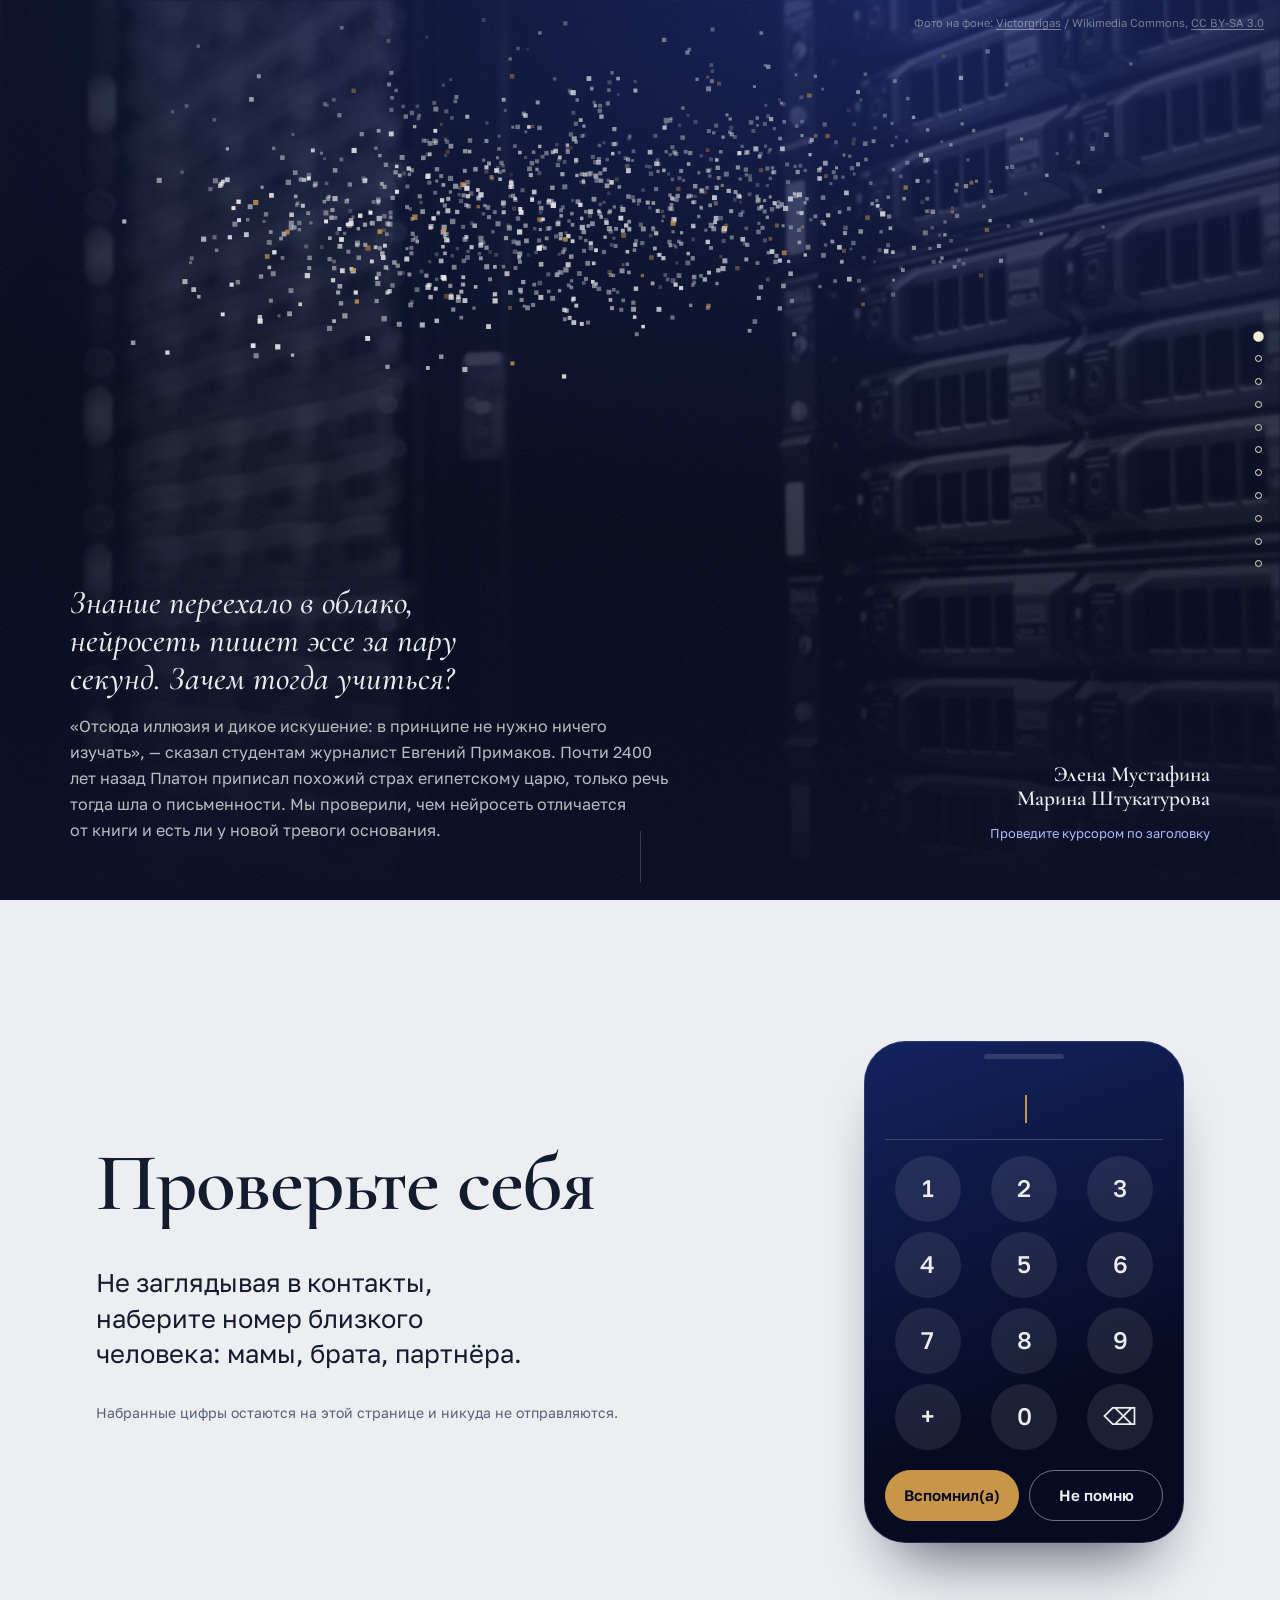
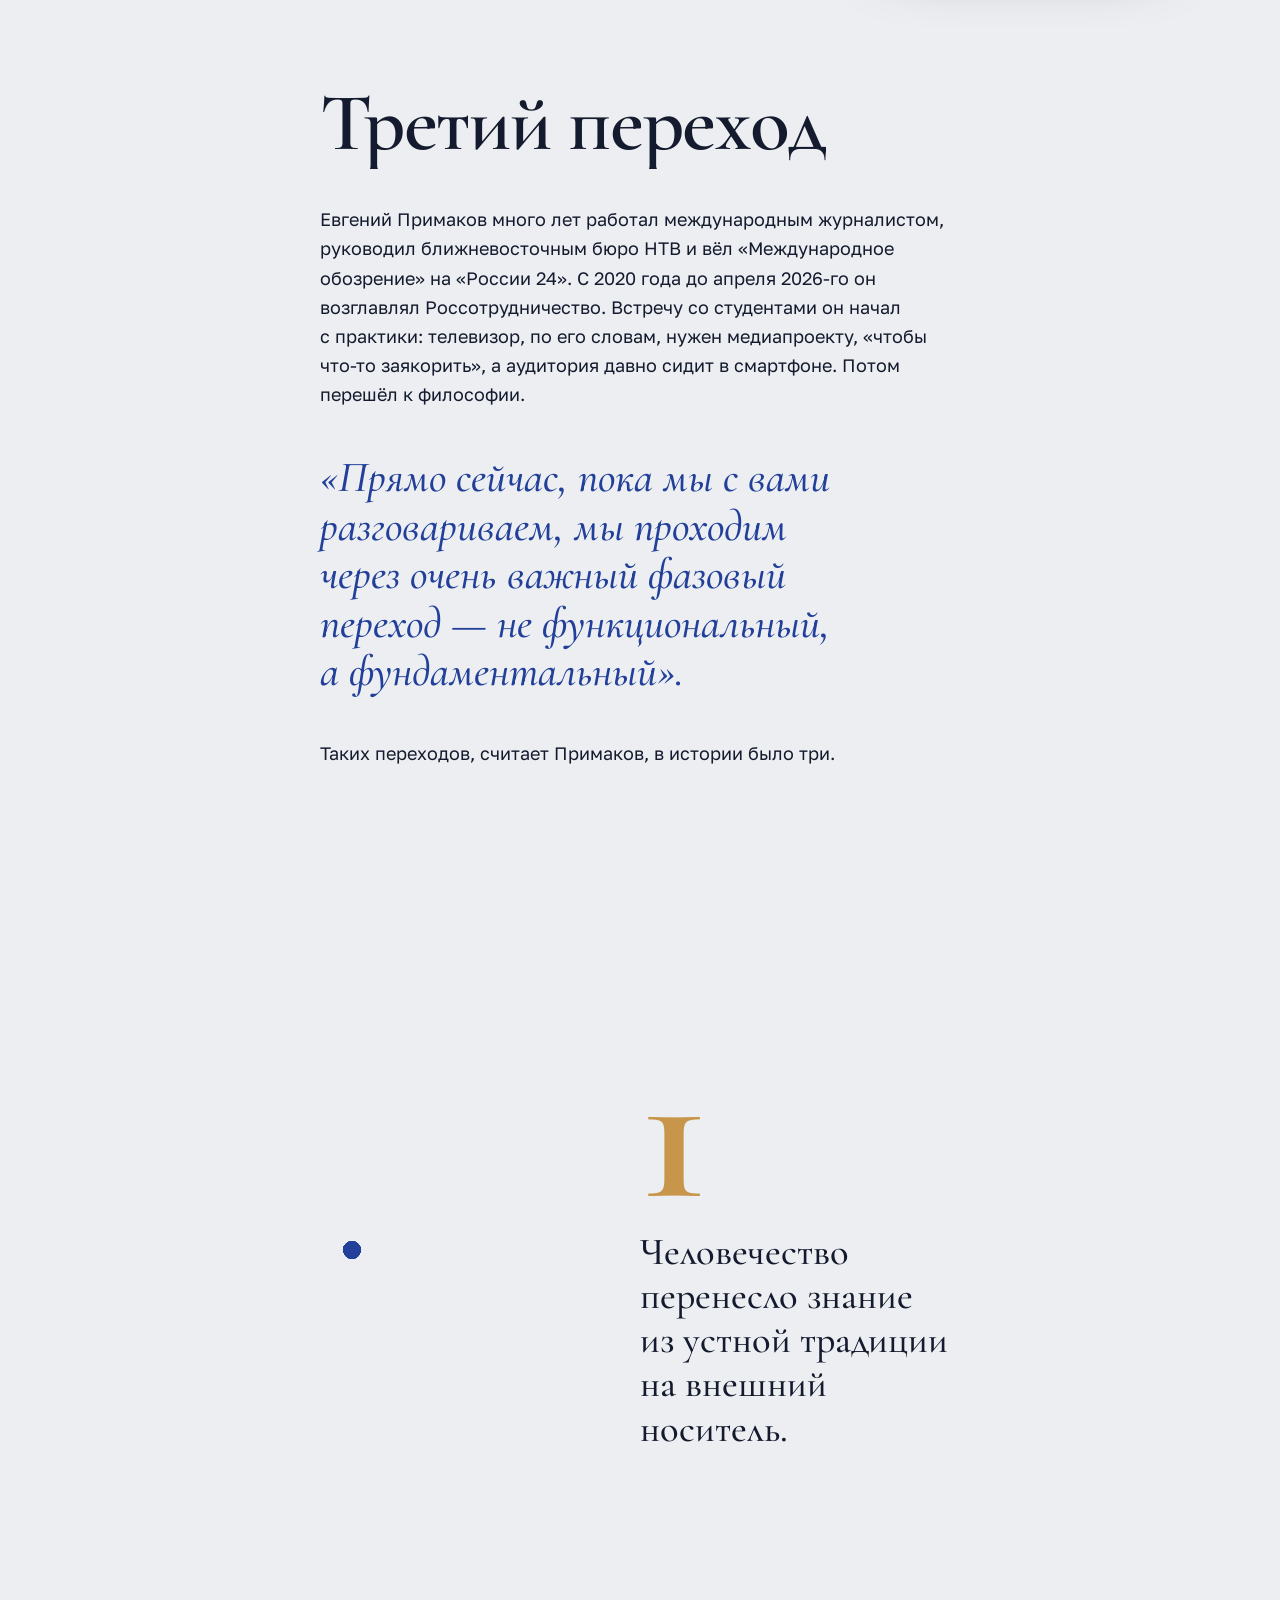
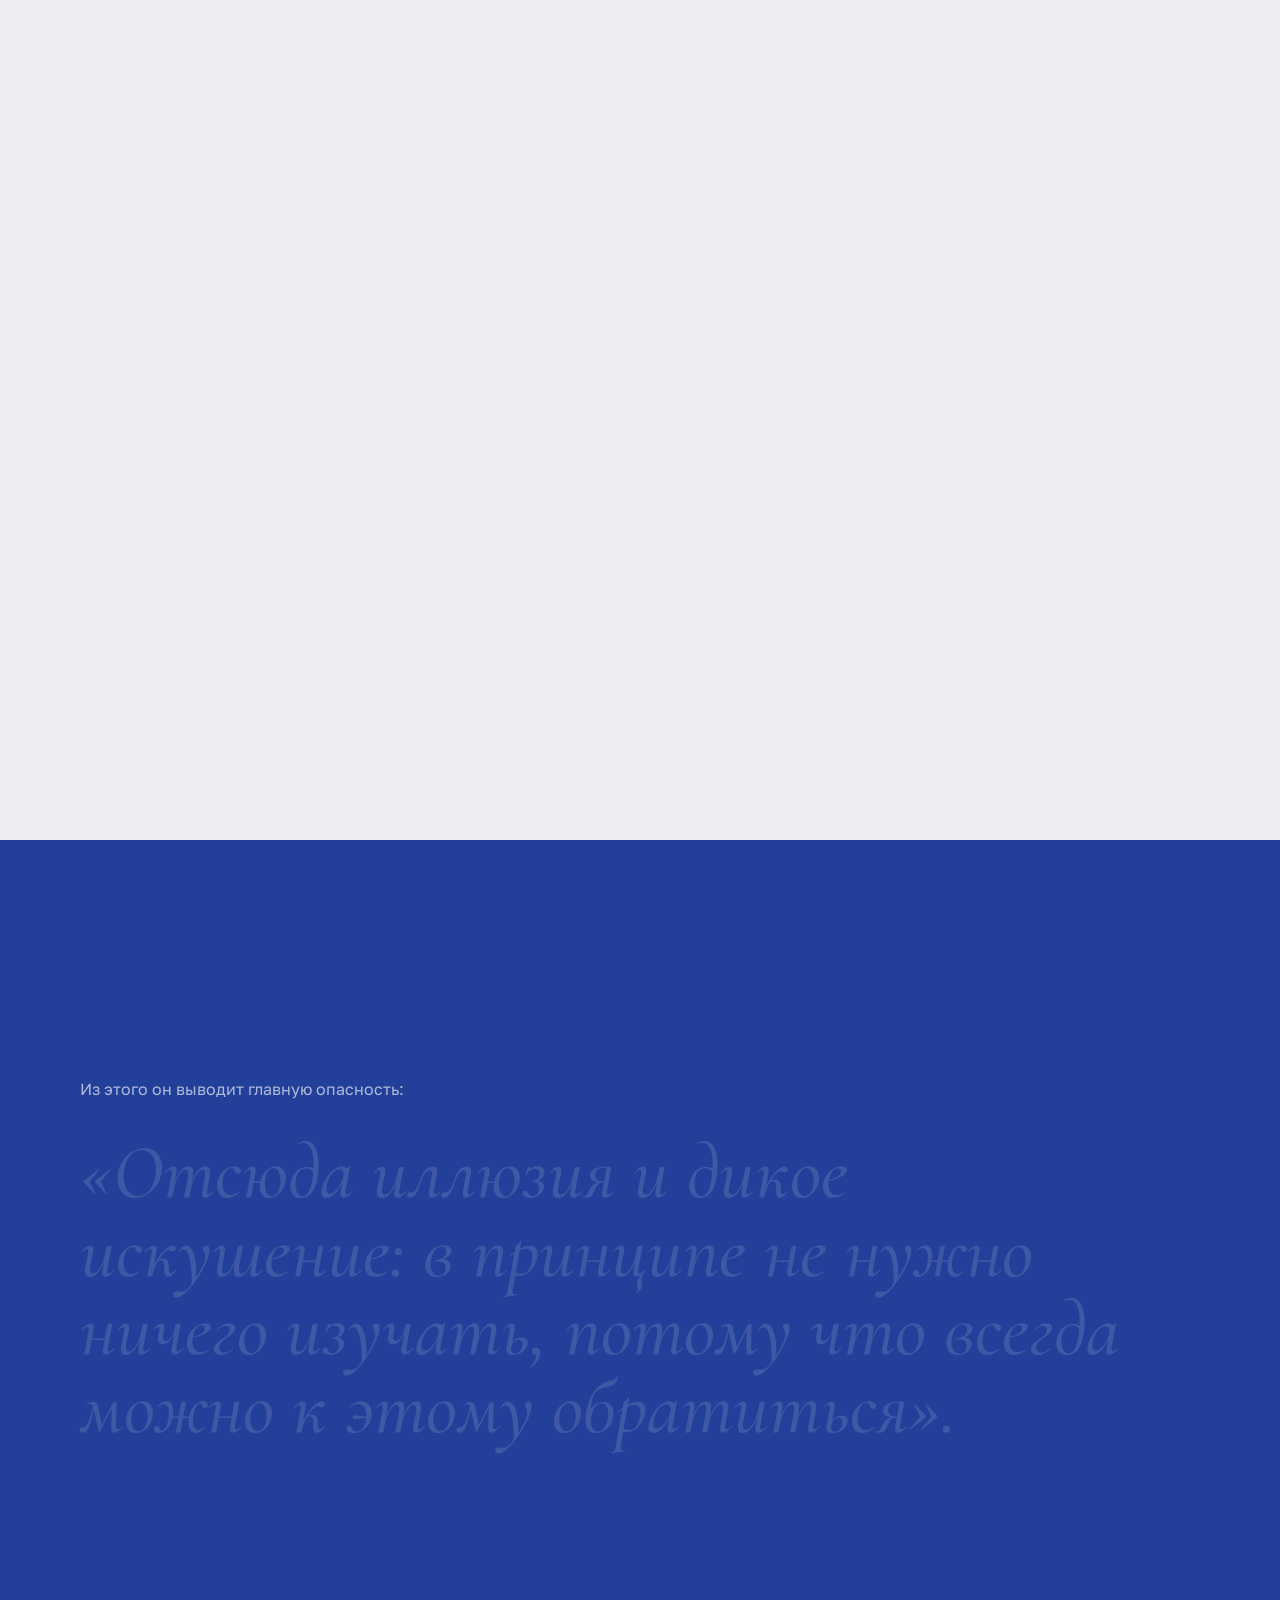
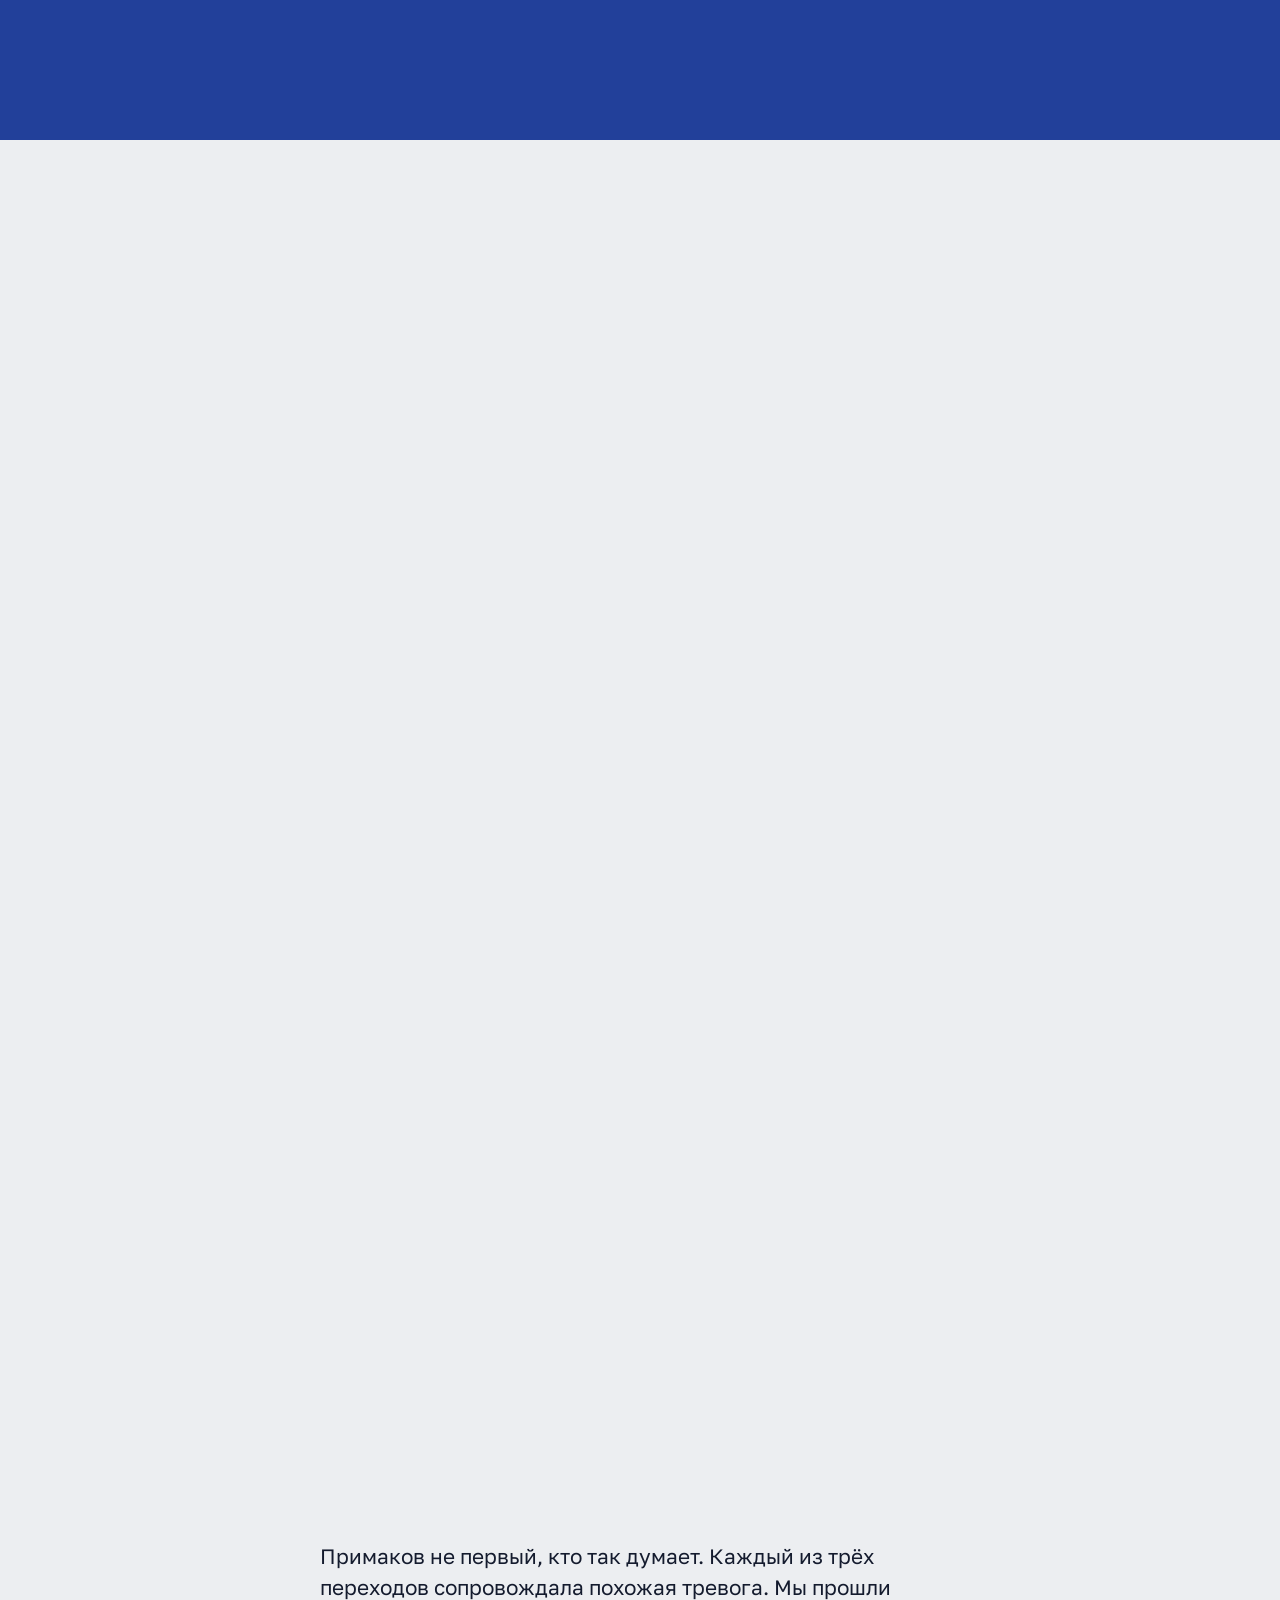
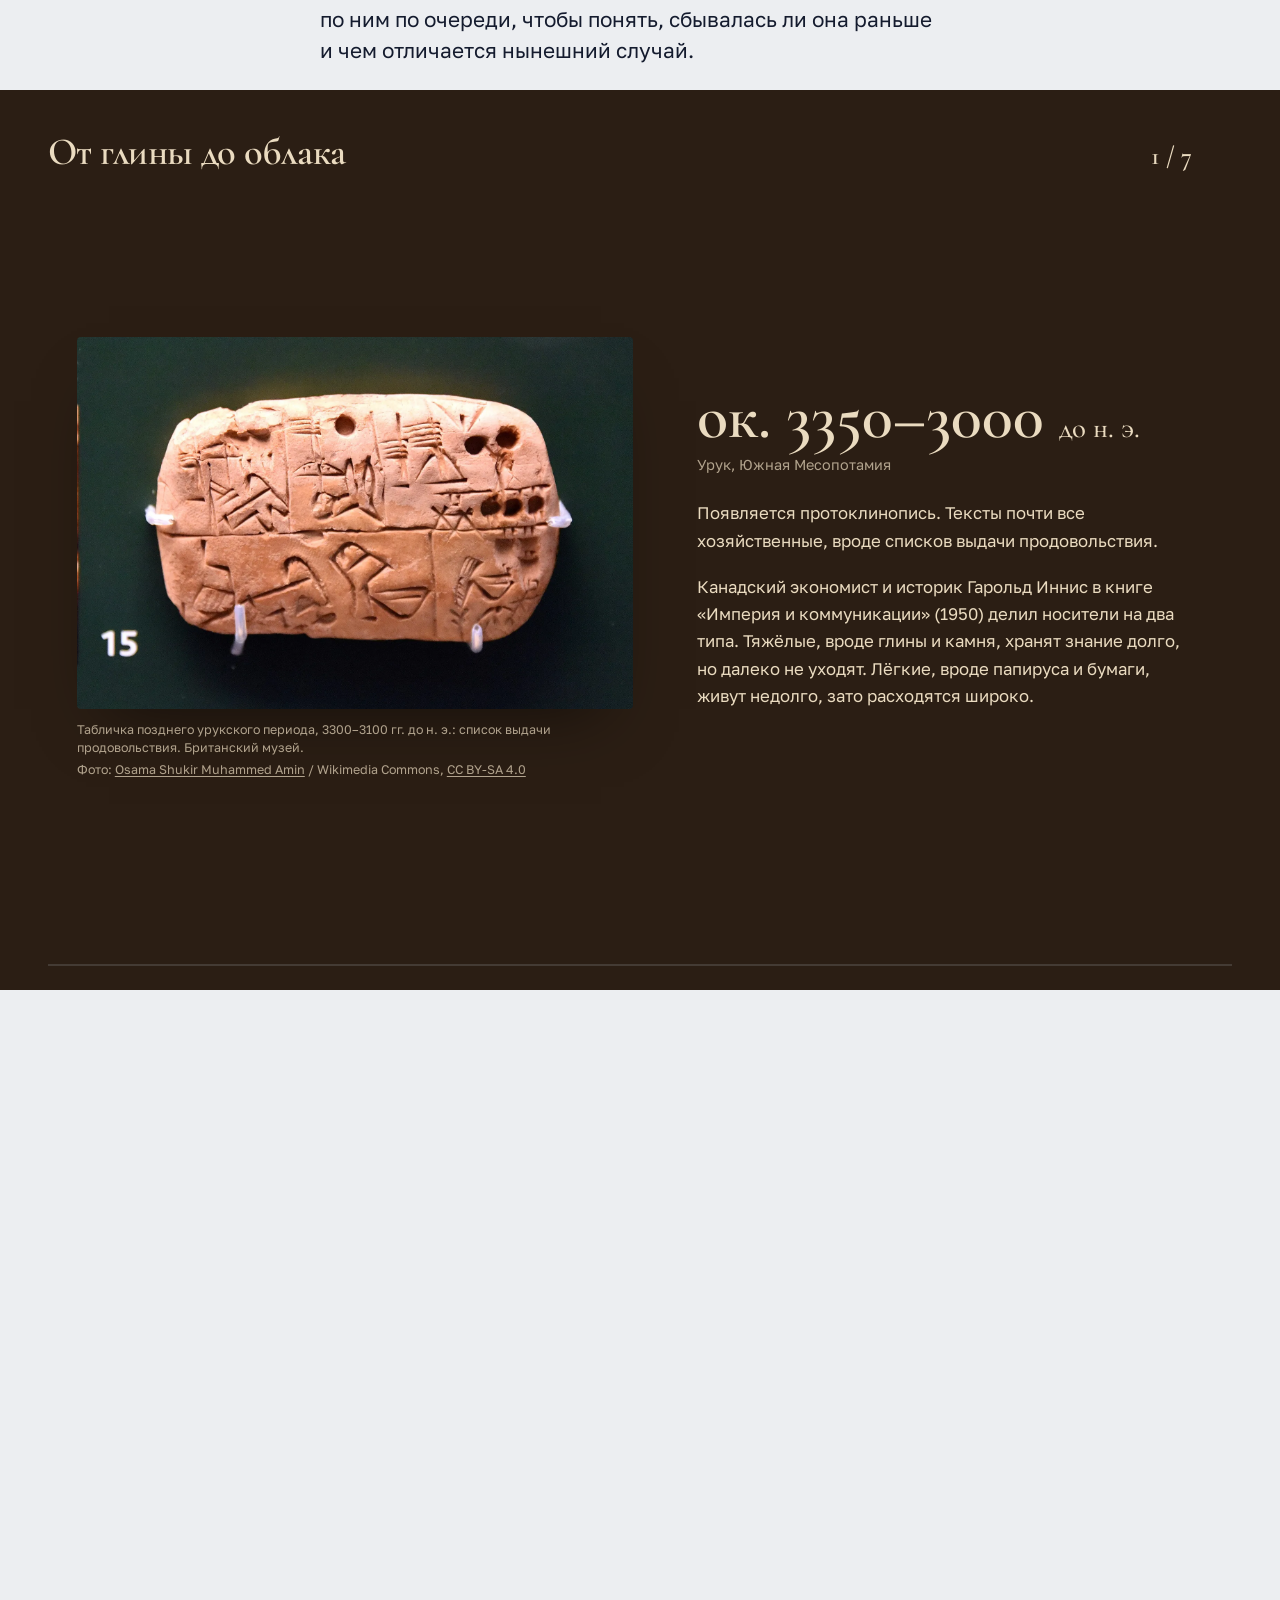
==== commit 9cf79c3b: "Replace the "new Russians" joke with Primakov's own words The paragraph in the "Нет, не нравится" se" ====
--- a/index.html
+++ b/index.html
@@ -401,7 +401,7 @@
   </figure>
   <div class="night__inner">
     <h2 id="night-title">«Нет, не&nbsp;нравится»</h2>
-    <p>Сам Примаков не&nbsp;делает вид, что смотрит на&nbsp;это спокойно. Он рассказал студентам старый анекдот про «новых русских»: один вживил себе телефон в&nbsp;ладонь, другой микрофон в&nbsp;зуб, а&nbsp;третий сидит молча, потому что у&nbsp;него «факс пошёл». По&nbsp;словам Примакова, анекдот предсказал, что человек сам станет носителем информации. И&nbsp;добавил:</p>
+    <p>Сам Примаков не&nbsp;делает вид, что смотрит на&nbsp;это спокойно. Он уверен, что человек постепенно сам становится носителем информации: «вы сами себе носитель — и&nbsp;телевизор, и&nbsp;компьютер, и&nbsp;всё остальное. Мы туда идём». И&nbsp;дальше: «Эта машина всё время у&nbsp;вас в&nbsp;руках, и&nbsp;рано или поздно, скорее всего, это произойдёт». Своего отношения к&nbsp;этому он не&nbsp;скрывал:</p>
     <blockquote class="night__quote">
       <p data-recall>«Нравится ли мне это как человеку пятидесяти лет? Нет, не&nbsp;нравится. Но&nbsp;придётся с&nbsp;этим жить».</p>
     </blockquote>
